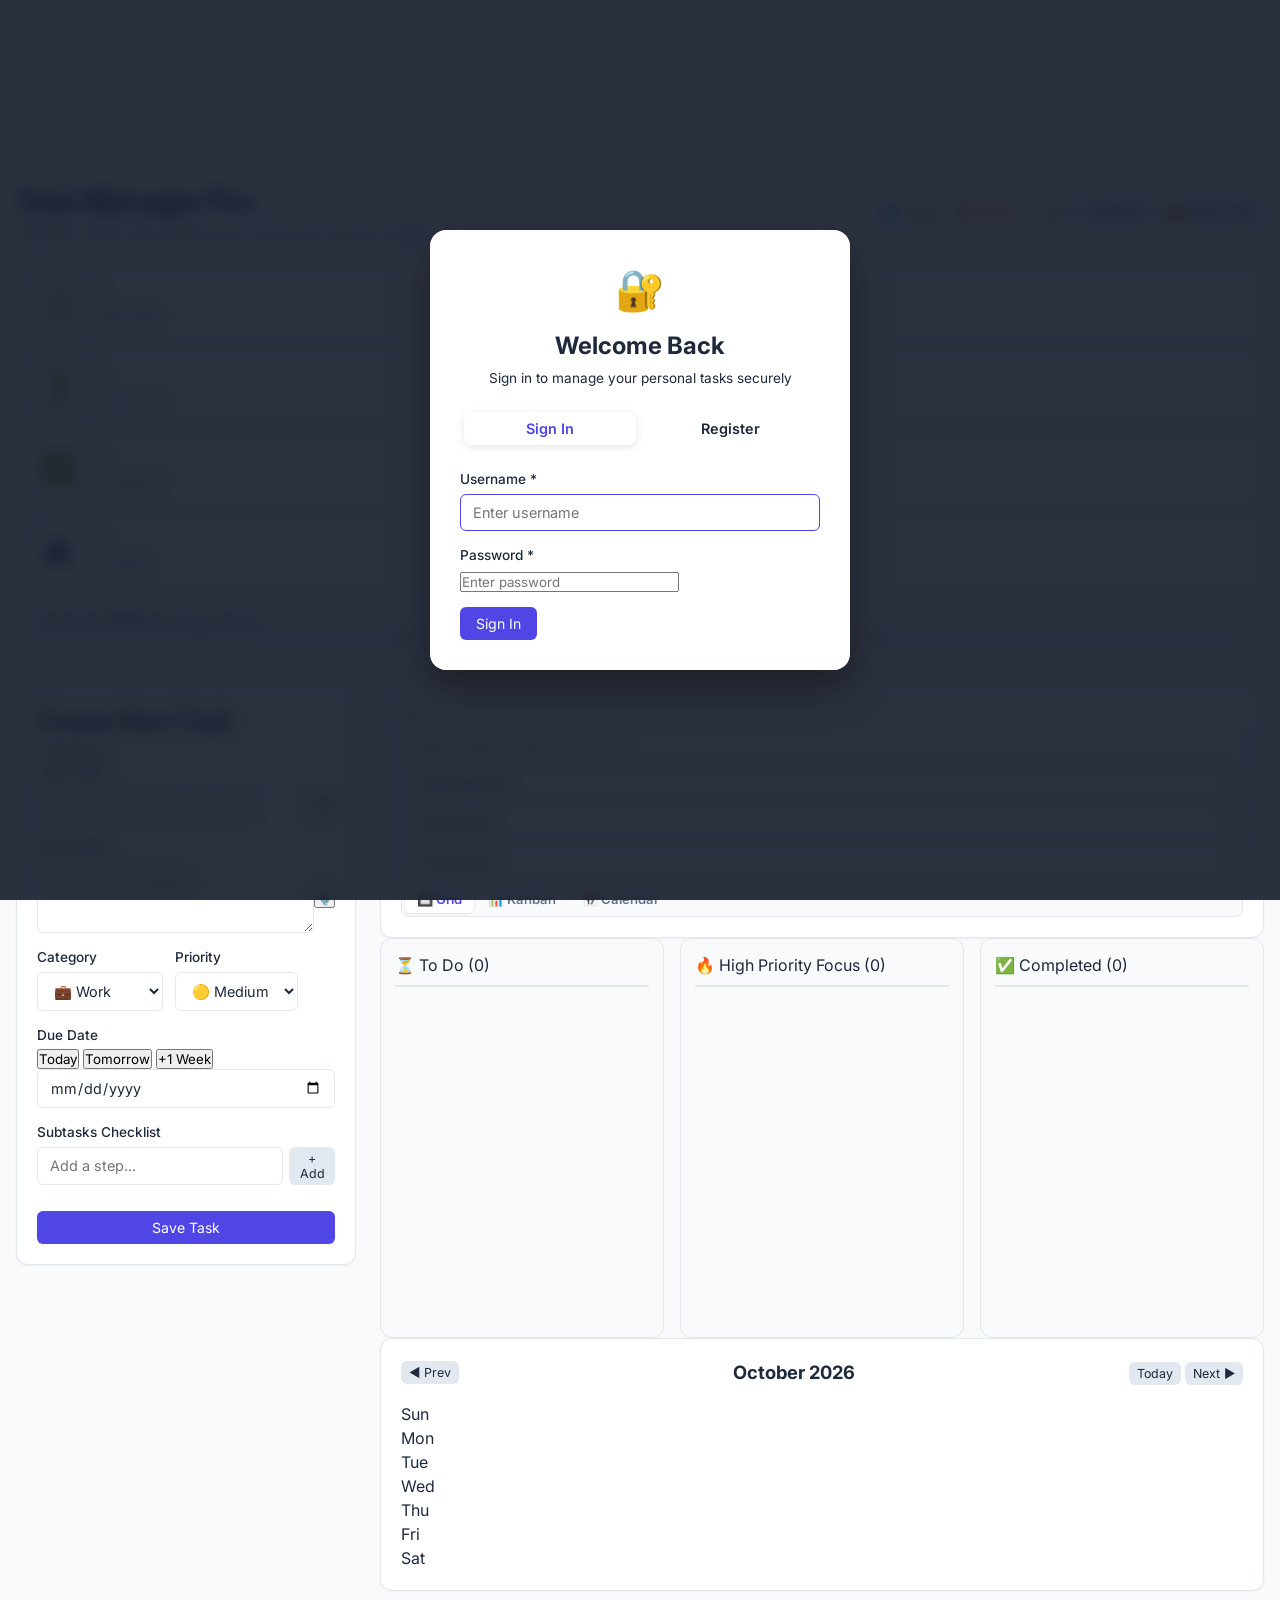
==== frontend/index.html @ f36e6548 "fix: remove duplicate com.taskmanager folder, keep only com.example.taskmanager" ====
<!DOCTYPE html>
<html lang="en">
<head>
    <meta charset="UTF-8">
    <meta name="viewport" content="width=device-width, initial-scale=1.0">
    <title>Task Manager Pro</title>
    <link rel="stylesheet" href="css/style.css">
    <link href="https://fonts.googleapis.com/css2?family=Inter:wght@400;500;600;700&display=swap" rel="stylesheet">
</head>
<body>
    <canvas id="confettiCanvas"></canvas>

    <!-- AUTH MODAL (Login / Register) -->
    <div id="authModal" class="modal-overlay auth-active">
        <div class="modal auth-card">
            <div class="auth-header">
                <span class="auth-logo">🔐</span>
                <h2 id="authTitle">Welcome Back</h2>
                <p id="authSubtitle">Sign in to manage your personal tasks securely</p>
            </div>
            <div class="auth-tabs">
                <button type="button" class="auth-tab active" id="tabLogin" onclick="switchAuthTab('login')">Sign In</button>
                <button type="button" class="auth-tab" id="tabRegister" onclick="switchAuthTab('register')">Register</button>
            </div>
            <form id="authForm" onsubmit="handleAuthSubmit(event)">
                <div class="form-group">
                    <label for="authUsername">Username *</label>
                    <input type="text" id="authUsername" placeholder="Enter username" required autofocus autocomplete="username">
                </div>
                <div class="form-group" id="emailGroup" style="display: none;">
                    <label for="authEmail">Email Address</label>
                    <input type="email" id="authEmail" placeholder="yourname@example.com" autocomplete="email">
                </div>
                <div class="form-group">
                    <label for="authPassword">Password *</label>
                    <input type="password" id="authPassword" placeholder="Enter password" required autocomplete="current-password">
                </div>
                <div id="authError" class="auth-error-msg" style="display: none;"></div>
                <button type="submit" class="btn btn-primary btn-block" id="authSubmitBtn">Sign In</button>
            </form>
        </div>
    </div>

    <div class="container" id="appMainContainer">
        <!-- HEADER -->
        <header class="app-header">
            <div class="header-left">
                <h1>Task Manager <span>Pro</span></h1>
                <p class="subtitle">Organize, Track, and Achieve your Goals with Peace of Mind</p>
            </div>
            <div class="header-right">
                <div class="user-badge" id="userBadge">
                    <span class="user-avatar" id="userAvatar">👤</span>
                    <span class="user-name" id="userNameDisplay">Suba</span>
                    <button class="btn-logout" onclick="logout()" title="Logout">🚪 Logout</button>
                </div>
                <button id="themeToggle" class="theme-toggle" title="Toggle Dark/Light Mode">🌙</button>
                <button id="shortcutsBtn" class="btn btn-secondary btn-sm" title="Keyboard Shortcuts (Press ?)">⌨️ Shortcuts</button>
                <button id="exportCsvBtn" class="btn btn-secondary btn-sm" title="Export Backup">📥 Export CSV</button>
            </div>
        </header>

        <!-- DASHBOARD STATS -->
        <section class="dashboard-stats">
            <div class="stat-card">
                <div class="stat-icon stat-total">📋</div>
                <div class="stat-content">
                    <div class="stat-number" id="statTotal">0</div>
                    <div class="stat-label">Total Tasks</div>
                </div>
            </div>
            <div class="stat-card">
                <div class="stat-icon stat-pending">⏳</div>
                <div class="stat-content">
                    <div class="stat-number" id="statPending">0</div>
                    <div class="stat-label">In Progress</div>
                </div>
            </div>
            <div class="stat-card">
                <div class="stat-icon stat-completed">✅</div>
                <div class="stat-content">
                    <div class="stat-number" id="statCompleted">0</div>
                    <div class="stat-label">Completed</div>
                </div>
            </div>
            <div class="stat-card">
                <div class="stat-icon stat-overdue">⚠️</div>
                <div class="stat-content">
                    <div class="stat-number" id="statOverdue">0</div>
                    <div class="stat-label">Overdue</div>
                </div>
            </div>
        </section>

        <!-- PROGRESS BAR -->
        <div class="progress-section">
            <div class="progress-info">
                <span>Task Completion Progress</span>
                <span id="progressText">0%</span>
            </div>
            <div class="progress-track">
                <div id="progressBar" class="progress-fill" style="width: 0%;"></div>
            </div>
        </div>

        <!-- MAIN LAYOUT -->
        <div class="main-layout">
            <!-- TASK FORM PANEL -->
            <aside class="form-panel card">
                <div class="panel-header">
                    <h2 id="formTitle">Create New Task</h2>
                    <span class="badge badge-info">Shortcut: N</span>
                </div>
                <form id="taskForm">
                    <input type="hidden" id="taskId">
                    
                    <div class="form-group">
                        <label for="taskTitle">Task Title *</label>
                        <div class="input-with-voice">
                            <input type="text" id="taskTitle" placeholder="e.g. Build Spring Security Auth" required maxlength="150">
                            <button type="button" class="voice-btn" data-target="taskTitle" title="Voice Dictation">🎙️</button>
                        </div>
                    </div>

                    <div class="form-group">
                        <label for="taskDesc">Description</label>
                        <div class="input-with-voice">
                            <textarea id="taskDesc" rows="3" placeholder="Provide extra details..."></textarea>
                            <button type="button" class="voice-btn" data-target="taskDesc" title="Voice Dictation">🎙️</button>
                        </div>
                    </div>

                    <div class="form-row">
                        <div class="form-group col-half">
                            <label for="taskCategory">Category</label>
                            <select id="taskCategory">
                                <option value="WORK">💼 Work</option>
                                <option value="PERSONAL">🏠 Personal</option>
                                <option value="STUDY">📚 Study</option>
                                <option value="HEALTH">🏃 Health</option>
                                <option value="FINANCE">💰 Finance</option>
                                <option value="OTHER">✨ Other</option>
                            </select>
                        </div>

                        <div class="form-group col-half">
                            <label for="taskPriority">Priority</label>
                            <select id="taskPriority">
                                <option value="LOW">🟢 Low</option>
                                <option value="MEDIUM" selected>🟡 Medium</option>
                                <option value="HIGH">🔴 High</option>
                            </select>
                        </div>
                    </div>

                    <div class="form-group">
                        <label for="taskDueDate">Due Date</label>
                        <div class="quick-dates">
                            <button type="button" class="chip-date" onclick="setQuickDate(0)">Today</button>
                            <button type="button" class="chip-date" onclick="setQuickDate(1)">Tomorrow</button>
                            <button type="button" class="chip-date" onclick="setQuickDate(7)">+1 Week</button>
                        </div>
                        <input type="date" id="taskDueDate">
                    </div>

                    <!-- SUBTASKS BUILDER -->
                    <div class="form-group">
                        <label>Subtasks Checklist</label>
                        <div class="subtask-input-row">
                            <input type="text" id="newSubtaskInput" placeholder="Add a step...">
                            <button type="button" id="addSubtaskBtn" class="btn btn-secondary btn-sm">+ Add</button>
                        </div>
                        <ul id="formSubtaskList" class="form-subtask-list"></ul>
                    </div>

                    <div class="form-actions">
                        <button type="submit" id="saveBtn" class="btn btn-primary btn-block">Save Task</button>
                        <button type="button" id="cancelBtn" class="btn btn-secondary btn-block" style="display: none;">Cancel</button>
                    </div>
                </form>
            </aside>

            <!-- TASKS CONTENT PANEL -->
            <main class="content-panel">
                <!-- TOP CONTROLS -->
                <div class="controls-bar card">
                    <div class="search-box">
                        <span class="search-icon">🔍</span>
                        <input type="text" id="searchInput" placeholder="Search tasks... (Shortcut: / or F)">
                    </div>

                    <div class="filters-group">
                        <select id="filterCategory" title="Filter by Category">
                            <option value="">All Categories</option>
                            <option value="WORK">💼 Work</option>
                            <option value="PERSONAL">🏠 Personal</option>
                            <option value="STUDY">📚 Study</option>
                            <option value="HEALTH">🏃 Health</option>
                            <option value="FINANCE">💰 Finance</option>
                            <option value="OTHER">✨ Other</option>
                        </select>

                        <select id="filterPriority" title="Filter by Priority">
                            <option value="">All Priorities</option>
                            <option value="HIGH">🔴 High</option>
                            <option value="MEDIUM">🟡 Medium</option>
                            <option value="LOW">🟢 Low</option>
                        </select>

                        <select id="filterStatus" title="Filter by Status">
                            <option value="">All Statuses</option>
                            <option value="PENDING">⏳ In Progress</option>
                            <option value="COMPLETED">✅ Completed</option>
                        </select>

                        <!-- VIEW SWITCHER -->
                        <div class="view-switcher">
                            <button class="view-btn active" data-view="grid" title="Card Grid View">🔲 Grid</button>
                            <button class="view-btn" data-view="kanban" title="Kanban Board View">📊 Kanban</button>
                            <button class="view-btn" data-view="calendar" title="Calendar View">📅 Calendar</button>
                        </div>
                    </div>
                </div>

                <!-- VIEW 1: GRID VIEW -->
                <section id="gridView" class="task-view-container active">
                    <div id="taskList" class="task-grid"></div>
                </section>

                <!-- VIEW 2: KANBAN BOARD -->
                <section id="kanbanView" class="task-view-container">
                    <div class="kanban-board">
                        <div class="kanban-col">
                            <div class="kanban-col-header">
                                <span>⏳ To Do (<span id="countTodo">0</span>)</span>
                            </div>
                            <div class="kanban-col-body" id="colTodo"></div>
                        </div>
                        <div class="kanban-col">
                            <div class="kanban-col-header high-focus">
                                <span>🔥 High Priority Focus (<span id="countHigh">0</span>)</span>
                            </div>
                            <div class="kanban-col-body" id="colHigh"></div>
                        </div>
                        <div class="kanban-col">
                            <div class="kanban-col-header done-focus">
                                <span>✅ Completed (<span id="countDone">0</span>)</span>
                            </div>
                            <div class="kanban-col-body" id="colDone"></div>
                        </div>
                    </div>
                </section>

                <!-- VIEW 3: CALENDAR VIEW -->
                <section id="calendarView" class="task-view-container">
                    <div class="calendar-card card">
                        <div class="calendar-header">
                            <button id="calPrevBtn" class="btn btn-secondary btn-sm">◀ Prev</button>
                            <h3 id="calMonthYear">October 2026</h3>
                            <div>
                                <button id="calTodayBtn" class="btn btn-secondary btn-sm">Today</button>
                                <button id="calNextBtn" class="btn btn-secondary btn-sm">Next ▶</button>
                            </div>
                        </div>
                        <div class="calendar-grid-header">
                            <div>Sun</div><div>Mon</div><div>Tue</div><div>Wed</div><div>Thu</div><div>Fri</div><div>Sat</div>
                        </div>
                        <div class="calendar-days-grid" id="calendarDaysGrid"></div>
                    </div>
                </section>
            </main>
        </div>
    </div>

    <!-- SHORTCUTS MODAL -->
    <div id="shortcutsModal" class="modal-overlay">
        <div class="modal">
            <div class="modal-header">
                <h3>⚡ Power-User Keyboard Shortcuts</h3>
                <button class="btn-close" onclick="closeShortcutsModal()">&times;</button>
            </div>
            <div class="modal-body">
                <table class="shortcuts-table">
                    <tr><td><kbd>N</kbd></td><td>Focus on Create New Task input</td></tr>
                    <tr><td><kbd>/</kbd> or <kbd>F</kbd></td><td>Focus search bar</td></tr>
                    <tr><td><kbd>V</kbd></td><td>Toggle Views (Grid ➔ Kanban ➔ Calendar)</td></tr>
                    <tr><td><kbd>T</kbd></td><td>Toggle Dark / Light Theme</td></tr>
                    <tr><td><kbd>Esc</kbd></td><td>Close modal or cancel task editing</td></tr>
                </table>
            </div>
        </div>
    </div>

    <script src="js/app.js"></script>
</body>
</html>
---- frontend/css/style.css ----
:root {
  --primary: #4f46e5;
  --primary-hover: #4338ca;
  --bg-main: #f8fafc;
  --bg-card: #ffffff;
  --text-main: #1e293b;
  --text-muted: #64748b;
  --border: #e2e8f0;
  --input-bg: #ffffff;
  --danger: #ef4444;
  --success: #10b981;
}

[data-theme="dark"] {
  --primary: #6366f1;
  --primary-hover: #4f46e5;
  --bg-main: #0f172a;
  --bg-card: #1e293b;
  --text-main: #f8fafc;
  --text-muted: #94a3b8;
  --border: #334155;
  --input-bg: #0f172a;
}

* { box-sizing: border-box; margin: 0; padding: 0; font-family: 'Inter', sans-serif; transition: background-color 0.2s, border-color 0.2s, color 0.2s; }
body { background: var(--bg-main); color: var(--text-main); line-height: 1.5; padding: 24px 16px; position: relative; }
.app-container { max-width: 1250px; margin: 0 auto; position: relative; z-index: 10; }

#confetti-canvas {
  position: fixed; top: 0; left: 0; width: 100vw; height: 100vh; pointer-events: none; z-index: 9999;
}

.app-header { display: flex; justify-content: space-between; align-items: center; margin-bottom: 20px; }
.app-header h1 { font-size: 1.75rem; font-weight: 700; color: var(--text-main); }
.subtitle { color: var(--text-muted); font-size: 0.9rem; }

.header-actions { display: flex; align-items: center; gap: 10px; }
.btn-theme {
  background: var(--bg-card); border: 1px solid var(--border); font-size: 1.2rem;
  width: 40px; height: 40px; border-radius: 50%; cursor: pointer; display: flex;
  align-items: center; justify-content: center; box-shadow: 0 1px 3px rgba(0,0,0,0.1);
}
.btn-theme:hover { transform: scale(1.08); }

/* Voice Input Styles */
.input-with-voice, .textarea-with-voice {
  position: relative; display: flex; align-items: center;
}
.input-with-voice input {
  padding-right: 40px !important;
}
.textarea-with-voice textarea {
  padding-right: 40px !important;
}
.btn-voice {
  position: absolute; right: 6px; background: none; border: none; font-size: 1.15rem;
  width: 32px; height: 32px; border-radius: 50%; cursor: pointer; display: flex;
  align-items: center; justify-content: center; transition: all 0.2s;
}
.btn-voice:hover { background: var(--border); transform: scale(1.1); }
.btn-voice-desc { top: 8px; }

/* Mic Pulsing Red State */
.btn-voice.listening {
  background: #ef4444 !important;
  color: #fff !important;
  animation: pulse-mic 1.2s infinite;
}
@keyframes pulse-mic {
  0% { box-shadow: 0 0 0 0 rgba(239, 68, 68, 0.7); }
  70% { box-shadow: 0 0 0 10px rgba(239, 68, 68, 0); }
  100% { box-shadow: 0 0 0 0 rgba(239, 68, 68, 0); }
}

/* Quick Date Presets */
.quick-dates { display: flex; gap: 4px; }
.btn-preset {
  background: var(--bg-main); border: 1px solid var(--border); border-radius: 4px;
  font-size: 0.72rem; padding: 2px 6px; cursor: pointer; color: var(--text-muted); font-weight: 500;
}
.btn-preset:hover { background: var(--border); color: var(--primary); }

/* Dashboard Cards */
.dashboard-grid {
  display: grid; grid-template-columns: repeat(auto-fit, minmax(200px, 1fr)); gap: 16px; margin-bottom: 16px;
}
.stat-card {
  background: var(--bg-card); border: 1px solid var(--border); border-radius: 12px; padding: 16px;
  display: flex; align-items: center; gap: 14px; cursor: pointer; box-shadow: 0 1px 3px rgba(0,0,0,0.05);
}
.stat-card:hover { transform: translateY(-2px); box-shadow: 0 4px 12px rgba(0,0,0,0.08); border-color: var(--primary); }
.stat-icon { font-size: 1.75rem; width: 48px; height: 48px; border-radius: 10px; display: flex; align-items: center; justify-content: center; background: var(--bg-main); }
.stat-info { display: flex; flex-direction: column; }
.stat-label { font-size: 0.8rem; color: var(--text-muted); font-weight: 500; }
.stat-value { font-size: 1.5rem; font-weight: 700; color: var(--text-main); }

/* Progress Section */
.progress-section { padding: 16px 20px; margin-bottom: 24px; }
.progress-header { display: flex; justify-content: space-between; align-items: center; margin-bottom: 8px; }
.progress-title { font-size: 0.88rem; font-weight: 600; color: var(--text-main); }
.progress-percent { font-size: 0.88rem; font-weight: 700; color: var(--primary); }
.progress-track { height: 10px; background: var(--border); border-radius: 9999px; overflow: hidden; }
.progress-fill { height: 100%; background: linear-gradient(90deg, var(--primary), var(--success)); border-radius: 9999px; transition: width 0.4s ease; }

/* Main Layout */
.main-layout { display: grid; grid-template-columns: 340px 1fr; gap: 24px; align-items: start; }
@media (max-width: 900px) { .main-layout { grid-template-columns: 1fr; } }

.card { background: var(--bg-card); border-radius: 12px; border: 1px solid var(--border); padding: 20px; box-shadow: 0 1px 3px rgba(0,0,0,0.05); }
.form-card h2 { font-size: 1.15rem; margin-bottom: 16px; color: var(--text-main); }
.hotkey-hint { font-size: 0.72rem; color: var(--text-muted); font-weight: 400; margin-left: 4px; }
.form-group { margin-bottom: 14px; }
.form-group label { display: block; font-size: 0.85rem; font-weight: 500; margin-bottom: 4px; color: var(--text-main); }
.required { color: var(--danger); }

input[type="text"], input[type="date"], select, textarea {
  width: 100%; padding: 9px 12px; border: 1px solid var(--border); border-radius: 6px; font-size: 0.9rem;
  background-color: var(--input-bg); color: var(--text-main);
}
input:focus, select:focus, textarea:focus { outline: none; border-color: var(--primary); }
.form-row { display: flex; gap: 12px; }
.col { flex: 1; }
.form-actions { display: flex; gap: 8px; margin-top: 18px; }

.btn { display: inline-flex; align-items: center; justify-content: center; padding: 8px 16px; border-radius: 6px; font-size: 0.88rem; cursor: pointer; border: none; }
.btn-primary { background: var(--primary); color: #fff; flex: 1; }
.btn-secondary { background: var(--border); color: var(--text-main); }
.btn-sm { padding: 4px 8px; font-size: 0.78rem; }
.btn-danger { background: #fee2e2; color: var(--danger); }
[data-theme="dark"] .btn-danger { background: #7f1d1d; color: #fca5a5; }

/* Controls Card Top Row */
.controls-card { background: var(--bg-card); border-radius: 12px; border: 1px solid var(--border); padding: 14px 16px; margin-bottom: 16px; display: flex; flex-direction: column; gap: 12px; }
.controls-top-row { display: flex; justify-content: space-between; align-items: center; gap: 12px; flex-wrap: wrap; }
.controls-top-row .search-bar { flex: 1; min-width: 200px; }

/* 3-Way View Switcher */
.view-switcher { display: flex; background: var(--bg-main); padding: 3px; border-radius: 8px; border: 1px solid var(--border); gap: 2px; }
.view-btn {
  background: none; border: none; padding: 6px 12px; border-radius: 6px; font-size: 0.82rem; font-weight: 600;
  color: var(--text-muted); cursor: pointer; transition: all 0.15s;
}
.view-btn.active { background: var(--bg-card); color: var(--primary); box-shadow: 0 1px 3px rgba(0,0,0,0.1); }

.filter-controls { display: flex; flex-wrap: wrap; gap: 12px; align-items: center; }
.filter-group { display: flex; align-items: center; gap: 6px; font-size: 0.85rem; color: var(--text-muted); }
.filter-group select { width: auto; padding: 4px 8px; }

/* Subtasks in Form */
.subtasks-builder { margin-top: 12px; padding-top: 12px; border-top: 1px dashed var(--border); }
.subtask-input-row { display: flex; gap: 6px; margin-bottom: 8px; }
.form-subtask-list { list-style: none; display: flex; flex-direction: column; gap: 4px; max-height: 140px; overflow-y: auto; }
.form-subtask-item {
  display: flex; justify-content: space-between; align-items: center;
  background: var(--bg-main); padding: 4px 10px; border-radius: 6px; font-size: 0.82rem; border: 1px solid var(--border);
}
.btn-remove-subtask { background: none; border: none; color: var(--danger); font-size: 1rem; cursor: pointer; padding: 0 4px; }

/* Subtasks in Cards */
.card-subtasks { margin-top: 10px; padding-top: 8px; border-top: 1px dashed var(--border); display: flex; flex-direction: column; gap: 6px; }
.subtasks-progress-bar { height: 5px; background: var(--border); border-radius: 9999px; overflow: hidden; margin-bottom: 2px; }
.subtasks-progress-fill { height: 100%; background: var(--primary); border-radius: 9999px; }
.subtask-card-row { display: flex; align-items: center; gap: 6px; font-size: 0.8rem; }
.subtask-card-row.done span { text-decoration: line-through; opacity: 0.6; }

/* Traditional List View */
.task-list { display: flex; flex-direction: column; gap: 12px; }
.task-item {
  background: var(--bg-card); border: 1px solid var(--border); border-radius: 10px; padding: 16px;
  display: flex; justify-content: space-between; align-items: flex-start;
}
.task-item:hover { transform: translateX(2px); box-shadow: 0 3px 6px rgba(0,0,0,0.06); }
.task-item.completed { opacity: 0.6; background: rgba(0,0,0,0.05); }
[data-theme="dark"] .task-item.completed { background: rgba(255,255,255,0.03); }
.task-item.completed .task-title { text-decoration: line-through; color: var(--text-muted); }
.task-item.is-overdue { border-left: 4px solid var(--danger); }

.task-left { display: flex; align-items: flex-start; gap: 12px; flex: 1; }
.task-checkbox { margin-top: 4px; width: 18px; height: 18px; cursor: pointer; accent-color: var(--primary); }
.task-details { flex: 1; }
.task-title { font-weight: 600; font-size: 1rem; margin-bottom: 4px; color: var(--text-main); }
.task-desc { font-size: 0.85rem; color: var(--text-muted); margin-bottom: 8px; }
.task-meta { display: flex; gap: 8px; align-items: center; font-size: 0.75rem; flex-wrap: wrap; }

/* Kanban Board View */
.kanban-board { display: grid; grid-template-columns: repeat(3, 1fr); gap: 16px; align-items: start; }
@media (max-width: 1024px) { .kanban-board { grid-template-columns: 1fr; } }

.kanban-col {
  background: var(--bg-main); border: 1px solid var(--border); border-radius: 12px; padding: 14px;
  display: flex; flex-direction: column; gap: 12px; min-height: 400px;
}
.kanban-col-header { display: flex; justify-content: space-between; align-items: center; padding-bottom: 8px; border-bottom: 2px solid var(--border); }
.kanban-title { font-size: 0.9rem; font-weight: 700; color: var(--text-main); }
.kanban-count { background: var(--border); font-size: 0.75rem; font-weight: 700; padding: 2px 8px; border-radius: 9999px; color: var(--text-muted); }
.focus-header { border-bottom-color: #f59e0b; }
.done-header { border-bottom-color: var(--success); }

.kanban-cards { display: flex; flex-direction: column; gap: 10px; }
.kanban-card {
  background: var(--bg-card); border: 1px solid var(--border); border-radius: 8px; padding: 12px;
  box-shadow: 0 1px 3px rgba(0,0,0,0.05); display: flex; flex-direction: column; gap: 8px;
}
.kanban-card:hover { box-shadow: 0 4px 10px rgba(0,0,0,0.08); border-color: var(--primary); }
.kanban-card-title { font-size: 0.92rem; font-weight: 600; color: var(--text-main); }
.kanban-card-desc { font-size: 0.8rem; color: var(--text-muted); line-height: 1.4; }
.kanban-card-footer { display: flex; justify-content: space-between; align-items: center; margin-top: 4px; }

/* Calendar View */
.calendar-view { padding: 20px; }
.calendar-header { display: flex; justify-content: space-between; align-items: center; margin-bottom: 16px; }
.calendar-header h3 { font-size: 1.15rem; font-weight: 700; color: var(--text-main); }
.calendar-nav { display: flex; gap: 6px; }

.calendar-grid-weekdays {
  display: grid; grid-template-columns: repeat(7, 1fr); gap: 4px; text-align: center;
  font-weight: 700; font-size: 0.8rem; color: var(--text-muted); margin-bottom: 6px;
}
.calendar-grid-days { display: grid; grid-template-columns: repeat(7, 1fr); gap: 4px; }
.cal-day-cell {
  background: var(--bg-main); border: 1px solid var(--border); border-radius: 8px;
  min-height: 85px; padding: 6px; display: flex; flex-direction: column; gap: 4px;
}
.cal-day-cell.other-month { opacity: 0.35; }
.cal-day-cell.today { border: 2px solid var(--primary); }
.cal-date-number { font-size: 0.8rem; font-weight: 700; color: var(--text-main); }

.cal-task-pill {
  font-size: 0.7rem; padding: 2px 5px; border-radius: 4px; white-space: nowrap;
  overflow: hidden; text-overflow: ellipsis; cursor: pointer; font-weight: 500;
}
.cal-task-pill.completed { text-decoration: line-through; opacity: 0.6; }

/* Badges */
.badge { padding: 2px 8px; border-radius: 9999px; font-weight: 600; font-size: 0.72rem; }
.badge-low { background: #dcfce7; color: #15803d; }
.badge-medium { background: #fef3c7; color: #b45309; }
.badge-high { background: #fee2e2; color: #b91c1c; }

[data-theme="dark"] .badge-low { background: #064e3b; color: #6ee7b7; }
[data-theme="dark"] .badge-medium { background: #78350f; color: #fde68a; }
[data-theme="dark"] .badge-high { background: #7f1d1d; color: #fca5a5; }

.badge-cat { padding: 2px 8px; border-radius: 6px; font-weight: 500; font-size: 0.74rem; }
.cat-work { background: #e0f2fe; color: #0369a1; }
.cat-personal { background: #f3e8ff; color: #7e22ce; }
.cat-study { background: #dcfce7; color: #15803d; }
.cat-health { background: #fce7f3; color: #be185d; }
.cat-finance { background: #fef9c3; color: #a16207; }
.cat-other { background: #f1f5f9; color: #475569; }

[data-theme="dark"] .cat-work { background: #082f49; color: #7dd3fc; }
[data-theme="dark"] .cat-personal { background: #3b0764; color: #d8b4fe; }
[data-theme="dark"] .cat-study { background: #052e16; color: #86efac; }
[data-theme="dark"] .cat-health { background: #500724; color: #f472b6; }
[data-theme="dark"] .cat-finance { background: #422006; color: #fef08a; }
[data-theme="dark"] .cat-other { background: #1e293b; color: #94a3b8; }

.badge-overdue { background: #fee2e2; color: var(--danger); font-weight: 700; }
[data-theme="dark"] .badge-overdue { background: #7f1d1d; color: #fca5a5; }

.due-date { color: var(--text-muted); }
.task-actions { display: flex; gap: 6px; margin-left: 12px; }

/* Modal Styles */
.modal-overlay {
  position: fixed; top: 0; left: 0; width: 100%; height: 100%;
  background: rgba(0,0,0,0.5); display: flex; align-items: center; justify-content: center;
  z-index: 1000; backdrop-filter: blur(2px);
}
.modal-card {
  background: var(--bg-card); border-radius: 12px; padding: 20px;
  max-width: 420px; width: 90%; border: 1px solid var(--border); box-shadow: 0 10px 25px rgba(0,0,0,0.2);
}
.modal-header { display: flex; justify-content: space-between; align-items: center; margin-bottom: 16px; }
.modal-header h3 { font-size: 1.1rem; color: var(--text-main); }
.btn-close-modal { background: none; border: none; font-size: 1.4rem; cursor: pointer; color: var(--text-muted); }

.shortcuts-list { display: flex; flex-direction: column; gap: 10px; }
.shortcut-row { display: flex; justify-content: space-between; align-items: center; font-size: 0.88rem; }
kbd {
  background: var(--bg-main); border: 1px solid var(--border); border-radius: 4px;
  padding: 2px 8px; font-weight: 700; font-family: monospace; font-size: 0.82rem; color: var(--primary);
  box-shadow: 0 1px 1px rgba(0,0,0,0.1);
}

.empty-state { text-align: center; padding: 40px 16px; color: var(--text-muted); background: var(--bg-card); border: 1px dashed var(--border); border-radius: 12px; }
.loading-state { text-align: center; padding: 20px; color: var(--primary); }

.toast { position: fixed; bottom: 24px; right: 24px; background: #1e293b; color: #fff; padding: 12px 20px; border-radius: 8px; font-size: 0.88rem; z-index: 100; }
.toast.success { background: var(--success); }
.toast.error { background: var(--danger); }
.hidden { display: none !important; }
/* ==========================================================
   USER AUTH & SECURITY STYLES
   ========================================================== */
.modal-overlay.auth-active {
    display: flex;
    backdrop-filter: blur(8px);
    background: rgba(15, 23, 42, 0.75);
    z-index: 9999;
}

.auth-card {
    max-width: 420px;
    width: 90%;
    padding: 30px;
    border-radius: 16px;
    background: var(--bg-card);
    box-shadow: 0 20px 40px rgba(0, 0, 0, 0.35);
    border: 1px solid var(--border-color);
    text-align: left;
}

.auth-header {
    text-align: center;
    margin-bottom: 20px;
}

.auth-logo {
    font-size: 2.5rem;
    display: inline-block;
    margin-bottom: 8px;
}

.auth-header h2 {
    font-size: 1.5rem;
    color: var(--text-primary);
    margin-bottom: 4px;
}

.auth-header p {
    font-size: 0.85rem;
    color: var(--text-secondary);
}

.auth-tabs {
    display: flex;
    gap: 8px;
    margin-bottom: 20px;
    background: var(--bg-secondary);
    padding: 4px;
    border-radius: 10px;
}

.auth-tab {
    flex: 1;
    padding: 8px;
    border: none;
    background: transparent;
    border-radius: 8px;
    font-size: 0.9rem;
    font-weight: 600;
    color: var(--text-secondary);
    cursor: pointer;
    transition: all 0.2s ease;
}

.auth-tab.active {
    background: var(--bg-card);
    color: var(--primary);
    box-shadow: 0 2px 8px rgba(0,0,0,0.1);
}

.auth-error-msg {
    padding: 10px;
    background: rgba(239, 68, 68, 0.15);
    border: 1px solid rgba(239, 68, 68, 0.4);
    border-radius: 8px;
    color: #ef4444;
    font-size: 0.85rem;
    margin-bottom: 14px;
    text-align: center;
}

.user-badge {
    display: inline-flex;
    align-items: center;
    gap: 8px;
    padding: 6px 12px;
    background: var(--bg-card);
    border: 1px solid var(--border-color);
    border-radius: 30px;
    font-size: 0.85rem;
    font-weight: 600;
}

.user-name {
    color: var(--text-primary);
    max-width: 110px;
    overflow: hidden;
    text-overflow: ellipsis;
    white-space: nowrap;
}

.btn-logout {
    background: transparent;
    border: none;
    color: #ef4444;
    cursor: pointer;
    font-size: 0.8rem;
    font-weight: 600;
    padding: 2px 6px;
    border-radius: 4px;
    transition: background 0.2s ease;
}

.btn-logout:hover {
    background: rgba(239, 68, 68, 0.15);
}
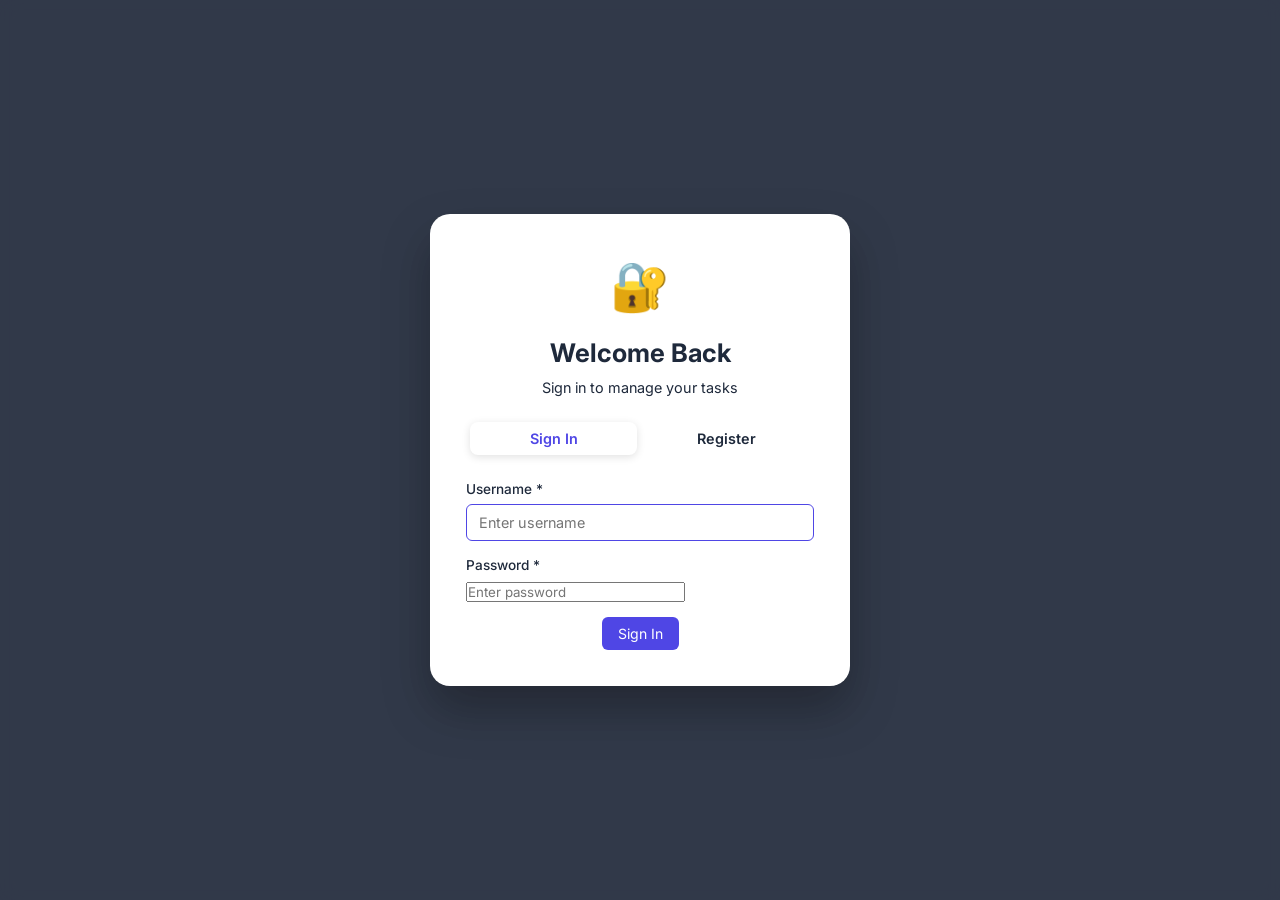
==== commit f850dcd1: "fix: complete frontend auth - login/register modal with JWT" ====
--- a/frontend/index.html
+++ b/frontend/index.html
@@ -8,190 +8,98 @@
     <link href="https://fonts.googleapis.com/css2?family=Inter:wght@400;500;600;700&display=swap" rel="stylesheet">
 </head>
 <body>
-    <canvas id="confettiCanvas"></canvas>
-
-    <!-- AUTH MODAL (Login / Register) -->
-    <div id="authModal" class="modal-overlay auth-active">
-        <div class="modal auth-card">
-            <div class="auth-header">
-                <span class="auth-logo">🔐</span>
-                <h2 id="authTitle">Welcome Back</h2>
-                <p id="authSubtitle">Sign in to manage your personal tasks securely</p>
-            </div>
-            <div class="auth-tabs">
-                <button type="button" class="auth-tab active" id="tabLogin" onclick="switchAuthTab('login')">Sign In</button>
-                <button type="button" class="auth-tab" id="tabRegister" onclick="switchAuthTab('register')">Register</button>
-            </div>
-            <form id="authForm" onsubmit="handleAuthSubmit(event)">
-                <div class="form-group">
-                    <label for="authUsername">Username *</label>
-                    <input type="text" id="authUsername" placeholder="Enter username" required autofocus autocomplete="username">
-                </div>
-                <div class="form-group" id="emailGroup" style="display: none;">
-                    <label for="authEmail">Email Address</label>
-                    <input type="email" id="authEmail" placeholder="yourname@example.com" autocomplete="email">
-                </div>
-                <div class="form-group">
-                    <label for="authPassword">Password *</label>
-                    <input type="password" id="authPassword" placeholder="Enter password" required autocomplete="current-password">
-                </div>
-                <div id="authError" class="auth-error-msg" style="display: none;"></div>
-                <button type="submit" class="btn btn-primary btn-block" id="authSubmitBtn">Sign In</button>
-            </form>
-        </div>
-    </div>
-
-    <div class="container" id="appMainContainer">
-        <!-- HEADER -->
-        <header class="app-header">
-            <div class="header-left">
-                <h1>Task Manager <span>Pro</span></h1>
-                <p class="subtitle">Organize, Track, and Achieve your Goals with Peace of Mind</p>
-            </div>
-            <div class="header-right">
-                <div class="user-badge" id="userBadge">
-                    <span class="user-avatar" id="userAvatar">👤</span>
-                    <span class="user-name" id="userNameDisplay">Suba</span>
-                    <button class="btn-logout" onclick="logout()" title="Logout">🚪 Logout</button>
-                </div>
-                <button id="themeToggle" class="theme-toggle" title="Toggle Dark/Light Mode">🌙</button>
-                <button id="shortcutsBtn" class="btn btn-secondary btn-sm" title="Keyboard Shortcuts (Press ?)">⌨️ Shortcuts</button>
-                <button id="exportCsvBtn" class="btn btn-secondary btn-sm" title="Export Backup">📥 Export CSV</button>
-            </div>
-        </header>
-
-        <!-- DASHBOARD STATS -->
-        <section class="dashboard-stats">
-            <div class="stat-card">
-                <div class="stat-icon stat-total">📋</div>
-                <div class="stat-content">
-                    <div class="stat-number" id="statTotal">0</div>
-                    <div class="stat-label">Total Tasks</div>
-                </div>
-            </div>
-            <div class="stat-card">
-                <div class="stat-icon stat-pending">⏳</div>
-                <div class="stat-content">
-                    <div class="stat-number" id="statPending">0</div>
-                    <div class="stat-label">In Progress</div>
-                </div>
-            </div>
-            <div class="stat-card">
-                <div class="stat-icon stat-completed">✅</div>
-                <div class="stat-content">
-                    <div class="stat-number" id="statCompleted">0</div>
-                    <div class="stat-label">Completed</div>
-                </div>
-            </div>
-            <div class="stat-card">
-                <div class="stat-icon stat-overdue">⚠️</div>
-                <div class="stat-content">
-                    <div class="stat-number" id="statOverdue">0</div>
-                    <div class="stat-label">Overdue</div>
-                </div>
-            </div>
-        </section>
-
-        <!-- PROGRESS BAR -->
-        <div class="progress-section">
-            <div class="progress-info">
-                <span>Task Completion Progress</span>
-                <span id="progressText">0%</span>
-            </div>
-            <div class="progress-track">
-                <div id="progressBar" class="progress-fill" style="width: 0%;"></div>
-            </div>
-        </div>
-
-        <!-- MAIN LAYOUT -->
-        <div class="main-layout">
-            <!-- TASK FORM PANEL -->
-            <aside class="form-panel card">
-                <div class="panel-header">
-                    <h2 id="formTitle">Create New Task</h2>
-                    <span class="badge badge-info">Shortcut: N</span>
-                </div>
-                <form id="taskForm">
-                    <input type="hidden" id="taskId">
-                    
-                    <div class="form-group">
-                        <label for="taskTitle">Task Title *</label>
-                        <div class="input-with-voice">
-                            <input type="text" id="taskTitle" placeholder="e.g. Build Spring Security Auth" required maxlength="150">
-                            <button type="button" class="voice-btn" data-target="taskTitle" title="Voice Dictation">🎙️</button>
-                        </div>
-                    </div>
-
-                    <div class="form-group">
-                        <label for="taskDesc">Description</label>
-                        <div class="input-with-voice">
-                            <textarea id="taskDesc" rows="3" placeholder="Provide extra details..."></textarea>
-                            <button type="button" class="voice-btn" data-target="taskDesc" title="Voice Dictation">🎙️</button>
-                        </div>
-                    </div>
-
-                    <div class="form-row">
-                        <div class="form-group col-half">
-                            <label for="taskCategory">Category</label>
-                            <select id="taskCategory">
-                                <option value="WORK">💼 Work</option>
-                                <option value="PERSONAL">🏠 Personal</option>
-                                <option value="STUDY">📚 Study</option>
-                                <option value="HEALTH">🏃 Health</option>
-                                <option value="FINANCE">💰 Finance</option>
-                                <option value="OTHER">✨ Other</option>
-                            </select>
-                        </div>
-
-                        <div class="form-group col-half">
-                            <label for="taskPriority">Priority</label>
-                            <select id="taskPriority">
-                                <option value="LOW">🟢 Low</option>
-                                <option value="MEDIUM" selected>🟡 Medium</option>
-                                <option value="HIGH">🔴 High</option>
-                            </select>
-                        </div>
-                    </div>
-
-                    <div class="form-group">
-                        <label for="taskDueDate">Due Date</label>
-                        <div class="quick-dates">
-                            <button type="button" class="chip-date" onclick="setQuickDate(0)">Today</button>
-                            <button type="button" class="chip-date" onclick="setQuickDate(1)">Tomorrow</button>
-                            <button type="button" class="chip-date" onclick="setQuickDate(7)">+1 Week</button>
-                        </div>
-                        <input type="date" id="taskDueDate">
-                    </div>
-
-                    <!-- SUBTASKS BUILDER -->
-                    <div class="form-group">
-                        <label>Subtasks Checklist</label>
-                        <div class="subtask-input-row">
-                            <input type="text" id="newSubtaskInput" placeholder="Add a step...">
-                            <button type="button" id="addSubtaskBtn" class="btn btn-secondary btn-sm">+ Add</button>
-                        </div>
-                        <ul id="formSubtaskList" class="form-subtask-list"></ul>
-                    </div>
-
-                    <div class="form-actions">
-                        <button type="submit" id="saveBtn" class="btn btn-primary btn-block">Save Task</button>
-                        <button type="button" id="cancelBtn" class="btn btn-secondary btn-block" style="display: none;">Cancel</button>
-                    </div>
-                </form>
-            </aside>
-
-            <!-- TASKS CONTENT PANEL -->
-            <main class="content-panel">
-                <!-- TOP CONTROLS -->
-                <div class="controls-bar card">
-                    <div class="search-box">
-                        <span class="search-icon">🔍</span>
-                        <input type="text" id="searchInput" placeholder="Search tasks... (Shortcut: / or F)">
-                    </div>
-
-                    <div class="filters-group">
-                        <select id="filterCategory" title="Filter by Category">
-                            <option value="">All Categories</option>
+<canvas id="confettiCanvas"></canvas>
+
+<!-- ===== AUTH MODAL ===== -->
+<div id="authOverlay" class="auth-overlay">
+    <div class="auth-box">
+        <div class="auth-logo">🔐</div>
+        <h2 id="authTitle">Welcome Back</h2>
+        <p id="authSubtitle">Sign in to manage your tasks</p>
+
+        <div class="auth-tabs">
+            <button class="auth-tab active" id="tabLogin" onclick="switchTab('login')">Sign In</button>
+            <button class="auth-tab" id="tabRegister" onclick="switchTab('register')">Register</button>
+        </div>
+
+        <form id="authForm" onsubmit="handleAuth(event)">
+            <div class="form-group">
+                <label>Username *</label>
+                <input type="text" id="authUsername" placeholder="Enter username" required autofocus>
+            </div>
+            <div class="form-group" id="emailGroup" style="display:none">
+                <label>Email</label>
+                <input type="email" id="authEmail" placeholder="your@email.com">
+            </div>
+            <div class="form-group">
+                <label>Password *</label>
+                <input type="password" id="authPassword" placeholder="Enter password" required>
+            </div>
+            <div id="authError" class="auth-error" style="display:none"></div>
+            <button type="submit" class="btn btn-primary btn-block" id="authBtn">Sign In</button>
+        </form>
+    </div>
+</div>
+
+<!-- ===== MAIN APP ===== -->
+<div class="container" id="appContainer" style="display:none">
+    <header class="app-header">
+        <div class="header-left">
+            <h1>Task Manager <span>Pro</span></h1>
+            <p class="subtitle">Organize · Track · Achieve</p>
+        </div>
+        <div class="header-right">
+            <div class="user-badge">
+                <span>👤</span>
+                <span id="userDisplay">User</span>
+                <button class="btn-logout" onclick="logout()">🚪 Logout</button>
+            </div>
+            <button id="themeToggle" class="theme-toggle">🌙</button>
+            <button class="btn btn-secondary btn-sm" onclick="exportCsv()">📥 Export</button>
+            <button class="btn btn-secondary btn-sm" onclick="document.getElementById('shortcutsModal').style.display='flex'">⌨️</button>
+        </div>
+    </header>
+
+    <!-- STATS -->
+    <section class="dashboard-stats">
+        <div class="stat-card"><div class="stat-icon stat-total">📋</div><div class="stat-content"><div class="stat-number" id="statTotal">0</div><div class="stat-label">Total</div></div></div>
+        <div class="stat-card"><div class="stat-icon stat-pending">⏳</div><div class="stat-content"><div class="stat-number" id="statPending">0</div><div class="stat-label">Pending</div></div></div>
+        <div class="stat-card"><div class="stat-icon stat-completed">✅</div><div class="stat-content"><div class="stat-number" id="statCompleted">0</div><div class="stat-label">Completed</div></div></div>
+        <div class="stat-card"><div class="stat-icon stat-overdue">⚠️</div><div class="stat-content"><div class="stat-number" id="statOverdue">0</div><div class="stat-label">Overdue</div></div></div>
+    </section>
+
+    <!-- PROGRESS -->
+    <div class="progress-section">
+        <div class="progress-info"><span>Completion Progress</span><span id="progressText">0%</span></div>
+        <div class="progress-track"><div id="progressBar" class="progress-fill" style="width:0%"></div></div>
+    </div>
+
+    <div class="main-layout">
+        <!-- FORM PANEL -->
+        <aside class="form-panel card">
+            <div class="panel-header">
+                <h2 id="formTitle">Create New Task</h2>
+            </div>
+            <form id="taskForm">
+                <input type="hidden" id="taskId">
+                <div class="form-group">
+                    <label>Task Title *</label>
+                    <div class="input-with-voice">
+                        <input type="text" id="taskTitle" placeholder="What needs to be done?" required maxlength="150">
+                        <button type="button" class="voice-btn" data-target="taskTitle">🎙️</button>
+                    </div>
+                </div>
+                <div class="form-group">
+                    <label>Description</label>
+                    <div class="input-with-voice">
+                        <textarea id="taskDesc" rows="3" placeholder="Add details..."></textarea>
+                        <button type="button" class="voice-btn" data-target="taskDesc">🎙️</button>
+                    </div>
+                </div>
+                <div class="form-row">
+                    <div class="form-group col-half">
+                        <label>Category</label>
+                        <select id="taskCategory">
                             <option value="WORK">💼 Work</option>
                             <option value="PERSONAL">🏠 Personal</option>
                             <option value="STUDY">📚 Study</option>
@@ -199,98 +107,102 @@
                             <option value="FINANCE">💰 Finance</option>
                             <option value="OTHER">✨ Other</option>
                         </select>
-
-                        <select id="filterPriority" title="Filter by Priority">
-                            <option value="">All Priorities</option>
+                    </div>
+                    <div class="form-group col-half">
+                        <label>Priority</label>
+                        <select id="taskPriority">
+                            <option value="LOW">🟢 Low</option>
+                            <option value="MEDIUM" selected>🟡 Medium</option>
                             <option value="HIGH">🔴 High</option>
-                            <option value="MEDIUM">🟡 Medium</option>
-                            <option value="LOW">🟢 Low</option>
                         </select>
-
-                        <select id="filterStatus" title="Filter by Status">
-                            <option value="">All Statuses</option>
-                            <option value="PENDING">⏳ In Progress</option>
-                            <option value="COMPLETED">✅ Completed</option>
-                        </select>
-
-                        <!-- VIEW SWITCHER -->
-                        <div class="view-switcher">
-                            <button class="view-btn active" data-view="grid" title="Card Grid View">🔲 Grid</button>
-                            <button class="view-btn" data-view="kanban" title="Kanban Board View">📊 Kanban</button>
-                            <button class="view-btn" data-view="calendar" title="Calendar View">📅 Calendar</button>
-                        </div>
-                    </div>
-                </div>
-
-                <!-- VIEW 1: GRID VIEW -->
-                <section id="gridView" class="task-view-container active">
-                    <div id="taskList" class="task-grid"></div>
-                </section>
-
-                <!-- VIEW 2: KANBAN BOARD -->
-                <section id="kanbanView" class="task-view-container">
-                    <div class="kanban-board">
-                        <div class="kanban-col">
-                            <div class="kanban-col-header">
-                                <span>⏳ To Do (<span id="countTodo">0</span>)</span>
-                            </div>
-                            <div class="kanban-col-body" id="colTodo"></div>
-                        </div>
-                        <div class="kanban-col">
-                            <div class="kanban-col-header high-focus">
-                                <span>🔥 High Priority Focus (<span id="countHigh">0</span>)</span>
-                            </div>
-                            <div class="kanban-col-body" id="colHigh"></div>
-                        </div>
-                        <div class="kanban-col">
-                            <div class="kanban-col-header done-focus">
-                                <span>✅ Completed (<span id="countDone">0</span>)</span>
-                            </div>
-                            <div class="kanban-col-body" id="colDone"></div>
-                        </div>
-                    </div>
-                </section>
-
-                <!-- VIEW 3: CALENDAR VIEW -->
-                <section id="calendarView" class="task-view-container">
-                    <div class="calendar-card card">
-                        <div class="calendar-header">
-                            <button id="calPrevBtn" class="btn btn-secondary btn-sm">◀ Prev</button>
-                            <h3 id="calMonthYear">October 2026</h3>
-                            <div>
-                                <button id="calTodayBtn" class="btn btn-secondary btn-sm">Today</button>
-                                <button id="calNextBtn" class="btn btn-secondary btn-sm">Next ▶</button>
-                            </div>
-                        </div>
-                        <div class="calendar-grid-header">
-                            <div>Sun</div><div>Mon</div><div>Tue</div><div>Wed</div><div>Thu</div><div>Fri</div><div>Sat</div>
-                        </div>
-                        <div class="calendar-days-grid" id="calendarDaysGrid"></div>
-                    </div>
-                </section>
-            </main>
-        </div>
-    </div>
-
-    <!-- SHORTCUTS MODAL -->
-    <div id="shortcutsModal" class="modal-overlay">
-        <div class="modal">
-            <div class="modal-header">
-                <h3>⚡ Power-User Keyboard Shortcuts</h3>
-                <button class="btn-close" onclick="closeShortcutsModal()">&times;</button>
-            </div>
-            <div class="modal-body">
-                <table class="shortcuts-table">
-                    <tr><td><kbd>N</kbd></td><td>Focus on Create New Task input</td></tr>
-                    <tr><td><kbd>/</kbd> or <kbd>F</kbd></td><td>Focus search bar</td></tr>
-                    <tr><td><kbd>V</kbd></td><td>Toggle Views (Grid ➔ Kanban ➔ Calendar)</td></tr>
-                    <tr><td><kbd>T</kbd></td><td>Toggle Dark / Light Theme</td></tr>
-                    <tr><td><kbd>Esc</kbd></td><td>Close modal or cancel task editing</td></tr>
-                </table>
-            </div>
-        </div>
-    </div>
-
-    <script src="js/app.js"></script>
+                    </div>
+                </div>
+                <div class="form-group">
+                    <label>Due Date</label>
+                    <div class="quick-dates">
+                        <button type="button" class="chip-date" onclick="setQuickDate(0)">Today</button>
+                        <button type="button" class="chip-date" onclick="setQuickDate(1)">Tomorrow</button>
+                        <button type="button" class="chip-date" onclick="setQuickDate(7)">+1 Week</button>
+                    </div>
+                    <input type="date" id="taskDueDate">
+                </div>
+                <div class="form-group">
+                    <label>Subtasks</label>
+                    <div class="subtask-input-row">
+                        <input type="text" id="newSubtaskInput" placeholder="Add a step...">
+                        <button type="button" id="addSubtaskBtn" class="btn btn-secondary btn-sm">+ Add</button>
+                    </div>
+                    <ul id="formSubtaskList" class="form-subtask-list"></ul>
+                </div>
+                <div class="form-actions">
+                    <button type="submit" id="saveBtn" class="btn btn-primary btn-block">💾 Save Task</button>
+                    <button type="button" id="cancelBtn" class="btn btn-secondary btn-block" style="display:none" onclick="resetForm()">Cancel</button>
+                </div>
+            </form>
+        </aside>
+
+        <!-- CONTENT PANEL -->
+        <main class="content-panel">
+            <div class="controls-bar card">
+                <div class="search-box">
+                    <span>🔍</span>
+                    <input type="text" id="searchInput" placeholder="Search tasks...">
+                </div>
+                <div class="filters-group">
+                    <select id="filterCategory"><option value="">All Categories</option><option value="WORK">💼 Work</option><option value="PERSONAL">🏠 Personal</option><option value="STUDY">📚 Study</option><option value="HEALTH">🏃 Health</option><option value="FINANCE">💰 Finance</option><option value="OTHER">✨ Other</option></select>
+                    <select id="filterPriority"><option value="">All Priorities</option><option value="HIGH">🔴 High</option><option value="MEDIUM">🟡 Medium</option><option value="LOW">🟢 Low</option></select>
+                    <select id="filterStatus"><option value="">All Status</option><option value="PENDING">⏳ Pending</option><option value="COMPLETED">✅ Completed</option></select>
+                    <div class="view-switcher">
+                        <button class="view-btn active" data-view="grid">🔲 Grid</button>
+                        <button class="view-btn" data-view="kanban">📊 Kanban</button>
+                        <button class="view-btn" data-view="calendar">📅 Calendar</button>
+                    </div>
+                </div>
+            </div>
+
+            <section id="gridView" class="task-view-container active">
+                <div id="taskList" class="task-grid"></div>
+            </section>
+
+            <section id="kanbanView" class="task-view-container">
+                <div class="kanban-board">
+                    <div class="kanban-col"><div class="kanban-col-header">⏳ To Do (<span id="countTodo">0</span>)</div><div class="kanban-col-body" id="colTodo"></div></div>
+                    <div class="kanban-col"><div class="kanban-col-header high-focus">🔥 High Priority (<span id="countHigh">0</span>)</div><div class="kanban-col-body" id="colHigh"></div></div>
+                    <div class="kanban-col"><div class="kanban-col-header done-focus">✅ Done (<span id="countDone">0</span>)</div><div class="kanban-col-body" id="colDone"></div></div>
+                </div>
+            </section>
+
+            <section id="calendarView" class="task-view-container">
+                <div class="calendar-card card">
+                    <div class="calendar-header">
+                        <button id="calPrevBtn" class="btn btn-secondary btn-sm">◀ Prev</button>
+                        <h3 id="calMonthYear"></h3>
+                        <div><button id="calTodayBtn" class="btn btn-secondary btn-sm">Today</button><button id="calNextBtn" class="btn btn-secondary btn-sm">Next ▶</button></div>
+                    </div>
+                    <div class="calendar-grid-header"><div>Sun</div><div>Mon</div><div>Tue</div><div>Wed</div><div>Thu</div><div>Fri</div><div>Sat</div></div>
+                    <div class="calendar-days-grid" id="calendarDaysGrid"></div>
+                </div>
+            </section>
+        </main>
+    </div>
+</div>
+
+<!-- SHORTCUTS MODAL -->
+<div id="shortcutsModal" class="modal-overlay" style="display:none" onclick="this.style.display='none'">
+    <div class="modal" onclick="event.stopPropagation()">
+        <div class="modal-header"><h3>⚡ Keyboard Shortcuts</h3><button onclick="document.getElementById('shortcutsModal').style.display='none'">&times;</button></div>
+        <div class="modal-body">
+            <table class="shortcuts-table">
+                <tr><td><kbd>N</kbd></td><td>New Task</td></tr>
+                <tr><td><kbd>/</kbd> or <kbd>F</kbd></td><td>Search</td></tr>
+                <tr><td><kbd>V</kbd></td><td>Switch View</td></tr>
+                <tr><td><kbd>T</kbd></td><td>Toggle Theme</td></tr>
+                <tr><td><kbd>Esc</kbd></td><td>Cancel / Close</td></tr>
+            </table>
+        </div>
+    </div>
+</div>
+
+<script src="js/app.js"></script>
 </body>
 </html>
--- a/frontend/css/style.css
+++ b/frontend/css/style.css
@@ -408,3 +408,74 @@
 .btn-logout:hover {
     background: rgba(239, 68, 68, 0.15);
 }
+
+/* ===== AUTH OVERLAY ===== */
+.auth-overlay {
+    position: fixed; inset: 0;
+    background: rgba(15,23,42,0.85);
+    backdrop-filter: blur(10px);
+    display: flex;
+    align-items: center;
+    justify-content: center;
+    z-index: 9999;
+}
+.auth-box {
+    background: var(--bg-card);
+    border: 1px solid var(--border-color);
+    border-radius: 20px;
+    padding: 36px;
+    width: 100%;
+    max-width: 420px;
+    box-shadow: 0 24px 48px rgba(0,0,0,0.3);
+    text-align: center;
+}
+.auth-logo { font-size: 3rem; display: block; margin-bottom: 12px; }
+.auth-box h2 { font-size: 1.6rem; margin-bottom: 4px; color: var(--text-primary); }
+.auth-box p { color: var(--text-secondary); font-size: 0.9rem; margin-bottom: 20px; }
+.auth-tabs {
+    display: flex; gap: 6px;
+    background: var(--bg-secondary);
+    padding: 4px; border-radius: 10px;
+    margin-bottom: 20px;
+}
+.auth-tab {
+    flex: 1; padding: 8px 12px;
+    border: none; border-radius: 8px;
+    background: transparent;
+    color: var(--text-secondary);
+    font-weight: 600; font-size: 0.9rem;
+    cursor: pointer; transition: all 0.2s;
+}
+.auth-tab.active {
+    background: var(--bg-card);
+    color: var(--primary);
+    box-shadow: 0 2px 8px rgba(0,0,0,0.12);
+}
+.auth-error {
+    background: rgba(239,68,68,0.12);
+    border: 1px solid rgba(239,68,68,0.3);
+    color: #ef4444;
+    border-radius: 8px;
+    padding: 10px;
+    font-size: 0.85rem;
+    margin-bottom: 12px;
+}
+.auth-box .form-group { text-align: left; }
+
+/* ===== USER BADGE ===== */
+.user-badge {
+    display: inline-flex; align-items: center; gap: 8px;
+    padding: 6px 14px;
+    background: var(--bg-card);
+    border: 1px solid var(--border-color);
+    border-radius: 30px;
+    font-size: 0.85rem; font-weight: 600;
+}
+.btn-logout {
+    background: transparent; border: none;
+    color: #ef4444; cursor: pointer;
+    font-size: 0.8rem; font-weight: 600;
+    padding: 3px 8px; border-radius: 6px;
+    transition: background 0.2s;
+}
+.btn-logout:hover { background: rgba(239,68,68,0.12); }
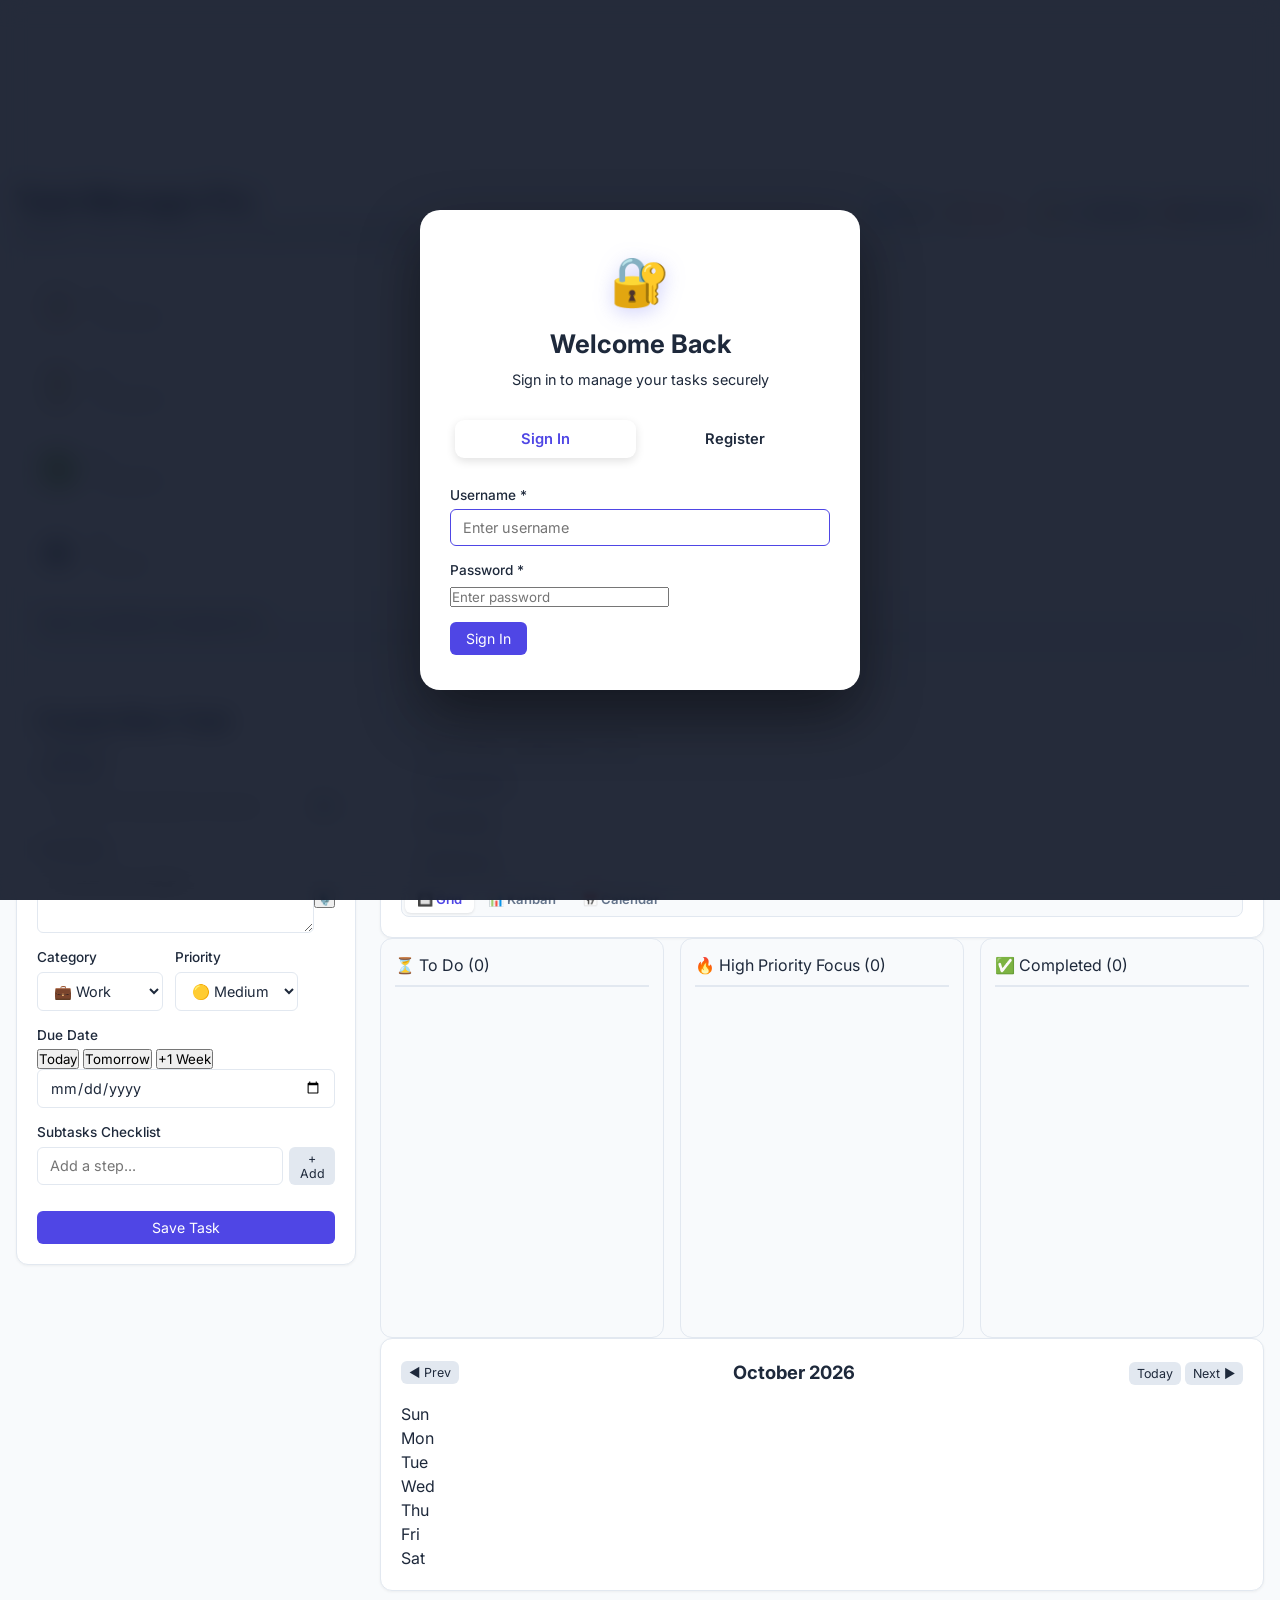
==== commit 8e1e4ee6: "fix: restore full original UI layout, styles, badges, subtasks, kanban and voice dictation with auth" ====
--- a/frontend/index.html
+++ b/frontend/index.html
@@ -8,98 +8,191 @@
     <link href="https://fonts.googleapis.com/css2?family=Inter:wght@400;500;600;700&display=swap" rel="stylesheet">
 </head>
 <body>
-<canvas id="confettiCanvas"></canvas>
-
-<!-- ===== AUTH MODAL ===== -->
-<div id="authOverlay" class="auth-overlay">
-    <div class="auth-box">
-        <div class="auth-logo">🔐</div>
-        <h2 id="authTitle">Welcome Back</h2>
-        <p id="authSubtitle">Sign in to manage your tasks</p>
-
-        <div class="auth-tabs">
-            <button class="auth-tab active" id="tabLogin" onclick="switchTab('login')">Sign In</button>
-            <button class="auth-tab" id="tabRegister" onclick="switchTab('register')">Register</button>
-        </div>
-
-        <form id="authForm" onsubmit="handleAuth(event)">
-            <div class="form-group">
-                <label>Username *</label>
-                <input type="text" id="authUsername" placeholder="Enter username" required autofocus>
-            </div>
-            <div class="form-group" id="emailGroup" style="display:none">
-                <label>Email</label>
-                <input type="email" id="authEmail" placeholder="your@email.com">
-            </div>
-            <div class="form-group">
-                <label>Password *</label>
-                <input type="password" id="authPassword" placeholder="Enter password" required>
-            </div>
-            <div id="authError" class="auth-error" style="display:none"></div>
-            <button type="submit" class="btn btn-primary btn-block" id="authBtn">Sign In</button>
-        </form>
+    <canvas id="confettiCanvas"></canvas>
+
+    <!-- AUTH MODAL (Login / Register) -->
+    <div id="authModal" class="modal-overlay auth-active">
+        <div class="modal auth-card">
+            <div class="auth-header">
+                <span class="auth-logo">🔐</span>
+                <h2 id="authTitle">Welcome Back</h2>
+                <p id="authSubtitle">Sign in to manage your tasks securely</p>
+            </div>
+            <div class="auth-tabs">
+                <button type="button" class="auth-tab active" id="tabLogin" onclick="switchAuthTab('login')">Sign In</button>
+                <button type="button" class="auth-tab" id="tabRegister" onclick="switchAuthTab('register')">Register</button>
+            </div>
+            <form id="authForm" onsubmit="handleAuthSubmit(event)">
+                <div class="form-group">
+                    <label for="authUsername">Username *</label>
+                    <input type="text" id="authUsername" placeholder="Enter username" required autofocus autocomplete="username">
+                </div>
+                <div class="form-group" id="emailGroup" style="display: none;">
+                    <label for="authEmail">Email Address</label>
+                    <input type="email" id="authEmail" placeholder="yourname@example.com" autocomplete="email">
+                </div>
+                <div class="form-group">
+                    <label for="authPassword">Password *</label>
+                    <input type="password" id="authPassword" placeholder="Enter password" required autocomplete="current-password">
+                </div>
+                <div id="authError" class="auth-error-msg" style="display: none;"></div>
+                <button type="submit" class="btn btn-primary btn-block" id="authSubmitBtn">Sign In</button>
+            </form>
+        </div>
     </div>
-</div>
-
-<!-- ===== MAIN APP ===== -->
-<div class="container" id="appContainer" style="display:none">
-    <header class="app-header">
-        <div class="header-left">
-            <h1>Task Manager <span>Pro</span></h1>
-            <p class="subtitle">Organize · Track · Achieve</p>
-        </div>
-        <div class="header-right">
-            <div class="user-badge">
-                <span>👤</span>
-                <span id="userDisplay">User</span>
-                <button class="btn-logout" onclick="logout()">🚪 Logout</button>
-            </div>
-            <button id="themeToggle" class="theme-toggle">🌙</button>
-            <button class="btn btn-secondary btn-sm" onclick="exportCsv()">📥 Export</button>
-            <button class="btn btn-secondary btn-sm" onclick="document.getElementById('shortcutsModal').style.display='flex'">⌨️</button>
-        </div>
-    </header>
-
-    <!-- STATS -->
-    <section class="dashboard-stats">
-        <div class="stat-card"><div class="stat-icon stat-total">📋</div><div class="stat-content"><div class="stat-number" id="statTotal">0</div><div class="stat-label">Total</div></div></div>
-        <div class="stat-card"><div class="stat-icon stat-pending">⏳</div><div class="stat-content"><div class="stat-number" id="statPending">0</div><div class="stat-label">Pending</div></div></div>
-        <div class="stat-card"><div class="stat-icon stat-completed">✅</div><div class="stat-content"><div class="stat-number" id="statCompleted">0</div><div class="stat-label">Completed</div></div></div>
-        <div class="stat-card"><div class="stat-icon stat-overdue">⚠️</div><div class="stat-content"><div class="stat-number" id="statOverdue">0</div><div class="stat-label">Overdue</div></div></div>
-    </section>
-
-    <!-- PROGRESS -->
-    <div class="progress-section">
-        <div class="progress-info"><span>Completion Progress</span><span id="progressText">0%</span></div>
-        <div class="progress-track"><div id="progressBar" class="progress-fill" style="width:0%"></div></div>
-    </div>
-
-    <div class="main-layout">
-        <!-- FORM PANEL -->
-        <aside class="form-panel card">
-            <div class="panel-header">
-                <h2 id="formTitle">Create New Task</h2>
-            </div>
-            <form id="taskForm">
-                <input type="hidden" id="taskId">
-                <div class="form-group">
-                    <label>Task Title *</label>
-                    <div class="input-with-voice">
-                        <input type="text" id="taskTitle" placeholder="What needs to be done?" required maxlength="150">
-                        <button type="button" class="voice-btn" data-target="taskTitle">🎙️</button>
-                    </div>
-                </div>
-                <div class="form-group">
-                    <label>Description</label>
-                    <div class="input-with-voice">
-                        <textarea id="taskDesc" rows="3" placeholder="Add details..."></textarea>
-                        <button type="button" class="voice-btn" data-target="taskDesc">🎙️</button>
-                    </div>
-                </div>
-                <div class="form-row">
-                    <div class="form-group col-half">
-                        <label>Category</label>
-                        <select id="taskCategory">
+
+    <!-- MAIN APP CONTAINER -->
+    <div class="container" id="appMainContainer">
+        <!-- HEADER -->
+        <header class="app-header">
+            <div class="header-left">
+                <h1>Task Manager <span>Pro</span></h1>
+                <p class="subtitle">Organize, Track, and Achieve your Goals with Peace of Mind</p>
+            </div>
+            <div class="header-right">
+                <div class="user-badge" id="userBadge">
+                    <span class="user-avatar" id="userAvatar">👤</span>
+                    <span class="user-name" id="userNameDisplay">Suba</span>
+                    <button class="btn-logout" onclick="logout()" title="Logout">🚪 Logout</button>
+                </div>
+                <button id="themeToggle" class="theme-toggle" title="Toggle Dark/Light Mode">🌙</button>
+                <button id="shortcutsBtn" class="btn btn-secondary btn-sm" title="Keyboard Shortcuts (Press ?)">⌨️ Shortcuts</button>
+                <button id="exportCsvBtn" class="btn btn-secondary btn-sm" title="Export Backup">📥 Export CSV</button>
+            </div>
+        </header>
+
+        <!-- DASHBOARD STATS -->
+        <section class="dashboard-stats">
+            <div class="stat-card">
+                <div class="stat-icon stat-total">📋</div>
+                <div class="stat-content">
+                    <div class="stat-number" id="statTotal">0</div>
+                    <div class="stat-label">Total Tasks</div>
+                </div>
+            </div>
+            <div class="stat-card">
+                <div class="stat-icon stat-pending">⏳</div>
+                <div class="stat-content">
+                    <div class="stat-number" id="statPending">0</div>
+                    <div class="stat-label">In Progress</div>
+                </div>
+            </div>
+            <div class="stat-card">
+                <div class="stat-icon stat-completed">✅</div>
+                <div class="stat-content">
+                    <div class="stat-number" id="statCompleted">0</div>
+                    <div class="stat-label">Completed</div>
+                </div>
+            </div>
+            <div class="stat-card">
+                <div class="stat-icon stat-overdue">⚠️</div>
+                <div class="stat-content">
+                    <div class="stat-number" id="statOverdue">0</div>
+                    <div class="stat-label">Overdue</div>
+                </div>
+            </div>
+        </section>
+
+        <!-- PROGRESS BAR -->
+        <div class="progress-section">
+            <div class="progress-info">
+                <span>Task Completion Progress</span>
+                <span id="progressText">0%</span>
+            </div>
+            <div class="progress-track">
+                <div id="progressBar" class="progress-fill" style="width: 0%;"></div>
+            </div>
+        </div>
+
+        <!-- MAIN LAYOUT -->
+        <div class="main-layout">
+            <!-- TASK FORM PANEL -->
+            <aside class="form-panel card">
+                <div class="panel-header">
+                    <h2 id="formTitle">Create New Task</h2>
+                    <span class="badge badge-info">Shortcut: N</span>
+                </div>
+                <form id="taskForm">
+                    <input type="hidden" id="taskId">
+                    
+                    <div class="form-group">
+                        <label for="taskTitle">Task Title *</label>
+                        <div class="input-with-voice">
+                            <input type="text" id="taskTitle" placeholder="e.g. Finish Spring Boot Security" required maxlength="150">
+                            <button type="button" class="voice-btn" data-target="taskTitle" title="Voice Dictation">🎙️</button>
+                        </div>
+                    </div>
+
+                    <div class="form-group">
+                        <label for="taskDesc">Description</label>
+                        <div class="input-with-voice">
+                            <textarea id="taskDesc" rows="3" placeholder="Provide extra details..."></textarea>
+                            <button type="button" class="voice-btn" data-target="taskDesc" title="Voice Dictation">🎙️</button>
+                        </div>
+                    </div>
+
+                    <div class="form-row">
+                        <div class="form-group col-half">
+                            <label for="taskCategory">Category</label>
+                            <select id="taskCategory">
+                                <option value="WORK">💼 Work</option>
+                                <option value="PERSONAL">🏠 Personal</option>
+                                <option value="STUDY">📚 Study</option>
+                                <option value="HEALTH">🏃 Health</option>
+                                <option value="FINANCE">💰 Finance</option>
+                                <option value="OTHER">✨ Other</option>
+                            </select>
+                        </div>
+
+                        <div class="form-group col-half">
+                            <label for="taskPriority">Priority</label>
+                            <select id="taskPriority">
+                                <option value="LOW">🟢 Low</option>
+                                <option value="MEDIUM" selected>🟡 Medium</option>
+                                <option value="HIGH">🔴 High</option>
+                            </select>
+                        </div>
+                    </div>
+
+                    <div class="form-group">
+                        <label for="taskDueDate">Due Date</label>
+                        <div class="quick-dates">
+                            <button type="button" class="chip-date" onclick="setQuickDate(0)">Today</button>
+                            <button type="button" class="chip-date" onclick="setQuickDate(1)">Tomorrow</button>
+                            <button type="button" class="chip-date" onclick="setQuickDate(7)">+1 Week</button>
+                        </div>
+                        <input type="date" id="taskDueDate">
+                    </div>
+
+                    <!-- SUBTASKS BUILDER -->
+                    <div class="form-group">
+                        <label>Subtasks Checklist</label>
+                        <div class="subtask-input-row">
+                            <input type="text" id="newSubtaskInput" placeholder="Add a step...">
+                            <button type="button" id="addSubtaskBtn" class="btn btn-secondary btn-sm">+ Add</button>
+                        </div>
+                        <ul id="formSubtaskList" class="form-subtask-list"></ul>
+                    </div>
+
+                    <div class="form-actions">
+                        <button type="submit" id="saveBtn" class="btn btn-primary btn-block">Save Task</button>
+                        <button type="button" id="cancelBtn" class="btn btn-secondary btn-block" style="display: none;">Cancel</button>
+                    </div>
+                </form>
+            </aside>
+
+            <!-- TASKS CONTENT PANEL -->
+            <main class="content-panel">
+                <!-- TOP CONTROLS -->
+                <div class="controls-bar card">
+                    <div class="search-box">
+                        <span class="search-icon">🔍</span>
+                        <input type="text" id="searchInput" placeholder="Search tasks... (Shortcut: / or F)">
+                    </div>
+
+                    <div class="filters-group">
+                        <select id="filterCategory" title="Filter by Category">
+                            <option value="">All Categories</option>
                             <option value="WORK">💼 Work</option>
                             <option value="PERSONAL">🏠 Personal</option>
                             <option value="STUDY">📚 Study</option>
@@ -107,102 +200,98 @@
                             <option value="FINANCE">💰 Finance</option>
                             <option value="OTHER">✨ Other</option>
                         </select>
-                    </div>
-                    <div class="form-group col-half">
-                        <label>Priority</label>
-                        <select id="taskPriority">
+
+                        <select id="filterPriority" title="Filter by Priority">
+                            <option value="">All Priorities</option>
+                            <option value="HIGH">🔴 High</option>
+                            <option value="MEDIUM">🟡 Medium</option>
                             <option value="LOW">🟢 Low</option>
-                            <option value="MEDIUM" selected>🟡 Medium</option>
-                            <option value="HIGH">🔴 High</option>
                         </select>
-                    </div>
-                </div>
-                <div class="form-group">
-                    <label>Due Date</label>
-                    <div class="quick-dates">
-                        <button type="button" class="chip-date" onclick="setQuickDate(0)">Today</button>
-                        <button type="button" class="chip-date" onclick="setQuickDate(1)">Tomorrow</button>
-                        <button type="button" class="chip-date" onclick="setQuickDate(7)">+1 Week</button>
-                    </div>
-                    <input type="date" id="taskDueDate">
-                </div>
-                <div class="form-group">
-                    <label>Subtasks</label>
-                    <div class="subtask-input-row">
-                        <input type="text" id="newSubtaskInput" placeholder="Add a step...">
-                        <button type="button" id="addSubtaskBtn" class="btn btn-secondary btn-sm">+ Add</button>
-                    </div>
-                    <ul id="formSubtaskList" class="form-subtask-list"></ul>
-                </div>
-                <div class="form-actions">
-                    <button type="submit" id="saveBtn" class="btn btn-primary btn-block">💾 Save Task</button>
-                    <button type="button" id="cancelBtn" class="btn btn-secondary btn-block" style="display:none" onclick="resetForm()">Cancel</button>
-                </div>
-            </form>
-        </aside>
-
-        <!-- CONTENT PANEL -->
-        <main class="content-panel">
-            <div class="controls-bar card">
-                <div class="search-box">
-                    <span>🔍</span>
-                    <input type="text" id="searchInput" placeholder="Search tasks...">
-                </div>
-                <div class="filters-group">
-                    <select id="filterCategory"><option value="">All Categories</option><option value="WORK">💼 Work</option><option value="PERSONAL">🏠 Personal</option><option value="STUDY">📚 Study</option><option value="HEALTH">🏃 Health</option><option value="FINANCE">💰 Finance</option><option value="OTHER">✨ Other</option></select>
-                    <select id="filterPriority"><option value="">All Priorities</option><option value="HIGH">🔴 High</option><option value="MEDIUM">🟡 Medium</option><option value="LOW">🟢 Low</option></select>
-                    <select id="filterStatus"><option value="">All Status</option><option value="PENDING">⏳ Pending</option><option value="COMPLETED">✅ Completed</option></select>
-                    <div class="view-switcher">
-                        <button class="view-btn active" data-view="grid">🔲 Grid</button>
-                        <button class="view-btn" data-view="kanban">📊 Kanban</button>
-                        <button class="view-btn" data-view="calendar">📅 Calendar</button>
-                    </div>
-                </div>
-            </div>
-
-            <section id="gridView" class="task-view-container active">
-                <div id="taskList" class="task-grid"></div>
-            </section>
-
-            <section id="kanbanView" class="task-view-container">
-                <div class="kanban-board">
-                    <div class="kanban-col"><div class="kanban-col-header">⏳ To Do (<span id="countTodo">0</span>)</div><div class="kanban-col-body" id="colTodo"></div></div>
-                    <div class="kanban-col"><div class="kanban-col-header high-focus">🔥 High Priority (<span id="countHigh">0</span>)</div><div class="kanban-col-body" id="colHigh"></div></div>
-                    <div class="kanban-col"><div class="kanban-col-header done-focus">✅ Done (<span id="countDone">0</span>)</div><div class="kanban-col-body" id="colDone"></div></div>
-                </div>
-            </section>
-
-            <section id="calendarView" class="task-view-container">
-                <div class="calendar-card card">
-                    <div class="calendar-header">
-                        <button id="calPrevBtn" class="btn btn-secondary btn-sm">◀ Prev</button>
-                        <h3 id="calMonthYear"></h3>
-                        <div><button id="calTodayBtn" class="btn btn-secondary btn-sm">Today</button><button id="calNextBtn" class="btn btn-secondary btn-sm">Next ▶</button></div>
-                    </div>
-                    <div class="calendar-grid-header"><div>Sun</div><div>Mon</div><div>Tue</div><div>Wed</div><div>Thu</div><div>Fri</div><div>Sat</div></div>
-                    <div class="calendar-days-grid" id="calendarDaysGrid"></div>
-                </div>
-            </section>
-        </main>
+
+                        <select id="filterStatus" title="Filter by Status">
+                            <option value="">All Statuses</option>
+                            <option value="PENDING">⏳ In Progress</option>
+                            <option value="COMPLETED">✅ Completed</option>
+                        </select>
+
+                        <!-- VIEW SWITCHER -->
+                        <div class="view-switcher">
+                            <button class="view-btn active" data-view="grid" title="Card Grid View">🔲 Grid</button>
+                            <button class="view-btn" data-view="kanban" title="Kanban Board View">📊 Kanban</button>
+                            <button class="view-btn" data-view="calendar" title="Calendar View">📅 Calendar</button>
+                        </div>
+                    </div>
+                </div>
+
+                <!-- VIEW 1: GRID VIEW -->
+                <section id="gridView" class="task-view-container active">
+                    <div id="taskList" class="task-grid"></div>
+                </section>
+
+                <!-- VIEW 2: KANBAN BOARD -->
+                <section id="kanbanView" class="task-view-container">
+                    <div class="kanban-board">
+                        <div class="kanban-col">
+                            <div class="kanban-col-header">
+                                <span>⏳ To Do (<span id="countTodo">0</span>)</span>
+                            </div>
+                            <div class="kanban-col-body" id="colTodo"></div>
+                        </div>
+                        <div class="kanban-col">
+                            <div class="kanban-col-header high-focus">
+                                <span>🔥 High Priority Focus (<span id="countHigh">0</span>)</span>
+                            </div>
+                            <div class="kanban-col-body" id="colHigh"></div>
+                        </div>
+                        <div class="kanban-col">
+                            <div class="kanban-col-header done-focus">
+                                <span>✅ Completed (<span id="countDone">0</span>)</span>
+                            </div>
+                            <div class="kanban-col-body" id="colDone"></div>
+                        </div>
+                    </div>
+                </section>
+
+                <!-- VIEW 3: CALENDAR VIEW -->
+                <section id="calendarView" class="task-view-container">
+                    <div class="calendar-card card">
+                        <div class="calendar-header">
+                            <button id="calPrevBtn" class="btn btn-secondary btn-sm">◀ Prev</button>
+                            <h3 id="calMonthYear">October 2026</h3>
+                            <div>
+                                <button id="calTodayBtn" class="btn btn-secondary btn-sm">Today</button>
+                                <button id="calNextBtn" class="btn btn-secondary btn-sm">Next ▶</button>
+                            </div>
+                        </div>
+                        <div class="calendar-grid-header">
+                            <div>Sun</div><div>Mon</div><div>Tue</div><div>Wed</div><div>Thu</div><div>Fri</div><div>Sat</div>
+                        </div>
+                        <div class="calendar-days-grid" id="calendarDaysGrid"></div>
+                    </div>
+                </section>
+            </main>
+        </div>
     </div>
-</div>
-
-<!-- SHORTCUTS MODAL -->
-<div id="shortcutsModal" class="modal-overlay" style="display:none" onclick="this.style.display='none'">
-    <div class="modal" onclick="event.stopPropagation()">
-        <div class="modal-header"><h3>⚡ Keyboard Shortcuts</h3><button onclick="document.getElementById('shortcutsModal').style.display='none'">&times;</button></div>
-        <div class="modal-body">
-            <table class="shortcuts-table">
-                <tr><td><kbd>N</kbd></td><td>New Task</td></tr>
-                <tr><td><kbd>/</kbd> or <kbd>F</kbd></td><td>Search</td></tr>
-                <tr><td><kbd>V</kbd></td><td>Switch View</td></tr>
-                <tr><td><kbd>T</kbd></td><td>Toggle Theme</td></tr>
-                <tr><td><kbd>Esc</kbd></td><td>Cancel / Close</td></tr>
-            </table>
+
+    <!-- SHORTCUTS MODAL -->
+    <div id="shortcutsModal" class="modal-overlay">
+        <div class="modal">
+            <div class="modal-header">
+                <h3>⚡ Power-User Keyboard Shortcuts</h3>
+                <button class="btn-close" onclick="closeShortcutsModal()">&times;</button>
+            </div>
+            <div class="modal-body">
+                <table class="shortcuts-table">
+                    <tr><td><kbd>N</kbd></td><td>Focus on Create New Task input</td></tr>
+                    <tr><td><kbd>/</kbd> or <kbd>F</kbd></td><td>Focus search bar</td></tr>
+                    <tr><td><kbd>V</kbd></td><td>Toggle Views (Grid ➔ Kanban ➔ Calendar)</td></tr>
+                    <tr><td><kbd>T</kbd></td><td>Toggle Dark / Light Theme</td></tr>
+                    <tr><td><kbd>Esc</kbd></td><td>Close modal or cancel task editing</td></tr>
+                </table>
+            </div>
         </div>
     </div>
-</div>
-
-<script src="js/app.js"></script>
+
+    <script src="js/app.js"></script>
 </body>
 </html>
--- a/frontend/css/style.css
+++ b/frontend/css/style.css
@@ -292,84 +292,97 @@
 .toast.error { background: var(--danger); }
 .hidden { display: none !important; }
 /* ==========================================================
-   USER AUTH & SECURITY STYLES
+   ORIGINAL UI PRESERVED + AUTH MODAL & USER BADGE STYLES
    ========================================================== */
 .modal-overlay.auth-active {
-    display: flex;
-    backdrop-filter: blur(8px);
-    background: rgba(15, 23, 42, 0.75);
-    z-index: 9999;
+    display: flex !important;
+    position: fixed;
+    top: 0; left: 0; right: 0; bottom: 0;
+    backdrop-filter: blur(12px);
+    -webkit-backdrop-filter: blur(12px);
+    background: rgba(15, 23, 42, 0.8) !important;
+    z-index: 99999 !important;
+    align-items: center;
+    justify-content: center;
 }
 
 .auth-card {
-    max-width: 420px;
+    max-width: 440px;
     width: 90%;
-    padding: 30px;
-    border-radius: 16px;
+    padding: 35px 30px;
+    border-radius: 20px;
     background: var(--bg-card);
-    box-shadow: 0 20px 40px rgba(0, 0, 0, 0.35);
+    box-shadow: 0 25px 60px rgba(0, 0, 0, 0.45);
     border: 1px solid var(--border-color);
     text-align: left;
+    animation: fadeInModal 0.3s ease-out;
+}
+
+@keyframes fadeInModal {
+    from { opacity: 0; transform: translateY(-20px) scale(0.95); }
+    to { opacity: 1; transform: translateY(0) scale(1); }
 }
 
 .auth-header {
     text-align: center;
-    margin-bottom: 20px;
+    margin-bottom: 24px;
 }
 
 .auth-logo {
-    font-size: 2.5rem;
+    font-size: 3rem;
     display: inline-block;
     margin-bottom: 8px;
+    filter: drop-shadow(0 4px 10px rgba(99, 102, 241, 0.3));
 }
 
 .auth-header h2 {
-    font-size: 1.5rem;
+    font-size: 1.6rem;
     color: var(--text-primary);
-    margin-bottom: 4px;
+    margin-bottom: 6px;
+    font-weight: 700;
 }
 
 .auth-header p {
-    font-size: 0.85rem;
+    font-size: 0.9rem;
     color: var(--text-secondary);
 }
 
 .auth-tabs {
     display: flex;
     gap: 8px;
-    margin-bottom: 20px;
+    margin-bottom: 22px;
     background: var(--bg-secondary);
-    padding: 4px;
-    border-radius: 10px;
+    padding: 5px;
+    border-radius: 12px;
 }
 
 .auth-tab {
     flex: 1;
-    padding: 8px;
+    padding: 10px;
     border: none;
     background: transparent;
-    border-radius: 8px;
-    font-size: 0.9rem;
+    border-radius: 9px;
+    font-size: 0.92rem;
     font-weight: 600;
     color: var(--text-secondary);
     cursor: pointer;
-    transition: all 0.2s ease;
+    transition: all 0.25s ease;
 }
 
 .auth-tab.active {
     background: var(--bg-card);
     color: var(--primary);
-    box-shadow: 0 2px 8px rgba(0,0,0,0.1);
+    box-shadow: 0 3px 10px rgba(0,0,0,0.12);
 }
 
 .auth-error-msg {
-    padding: 10px;
-    background: rgba(239, 68, 68, 0.15);
+    padding: 12px;
+    background: rgba(239, 68, 68, 0.12);
     border: 1px solid rgba(239, 68, 68, 0.4);
-    border-radius: 8px;
+    border-radius: 10px;
     color: #ef4444;
-    font-size: 0.85rem;
-    margin-bottom: 14px;
+    font-size: 0.88rem;
+    margin-bottom: 16px;
     text-align: center;
 }
 
@@ -377,17 +390,18 @@
     display: inline-flex;
     align-items: center;
     gap: 8px;
-    padding: 6px 12px;
+    padding: 6px 14px;
     background: var(--bg-card);
     border: 1px solid var(--border-color);
     border-radius: 30px;
-    font-size: 0.85rem;
+    font-size: 0.9rem;
     font-weight: 600;
+    box-shadow: 0 2px 8px rgba(0,0,0,0.06);
 }
 
 .user-name {
     color: var(--text-primary);
-    max-width: 110px;
+    max-width: 120px;
     overflow: hidden;
     text-overflow: ellipsis;
     white-space: nowrap;
@@ -398,84 +412,14 @@
     border: none;
     color: #ef4444;
     cursor: pointer;
-    font-size: 0.8rem;
+    font-size: 0.82rem;
     font-weight: 600;
-    padding: 2px 6px;
-    border-radius: 4px;
-    transition: background 0.2s ease;
+    padding: 3px 8px;
+    border-radius: 6px;
+    transition: all 0.2s ease;
 }
 
 .btn-logout:hover {
     background: rgba(239, 68, 68, 0.15);
-}
-
-/* ===== AUTH OVERLAY ===== */
-.auth-overlay {
-    position: fixed; inset: 0;
-    background: rgba(15,23,42,0.85);
-    backdrop-filter: blur(10px);
-    display: flex;
-    align-items: center;
-    justify-content: center;
-    z-index: 9999;
-}
-.auth-box {
-    background: var(--bg-card);
-    border: 1px solid var(--border-color);
-    border-radius: 20px;
-    padding: 36px;
-    width: 100%;
-    max-width: 420px;
-    box-shadow: 0 24px 48px rgba(0,0,0,0.3);
-    text-align: center;
-}
-.auth-logo { font-size: 3rem; display: block; margin-bottom: 12px; }
-.auth-box h2 { font-size: 1.6rem; margin-bottom: 4px; color: var(--text-primary); }
-.auth-box p { color: var(--text-secondary); font-size: 0.9rem; margin-bottom: 20px; }
-.auth-tabs {
-    display: flex; gap: 6px;
-    background: var(--bg-secondary);
-    padding: 4px; border-radius: 10px;
-    margin-bottom: 20px;
-}
-.auth-tab {
-    flex: 1; padding: 8px 12px;
-    border: none; border-radius: 8px;
-    background: transparent;
-    color: var(--text-secondary);
-    font-weight: 600; font-size: 0.9rem;
-    cursor: pointer; transition: all 0.2s;
-}
-.auth-tab.active {
-    background: var(--bg-card);
-    color: var(--primary);
-    box-shadow: 0 2px 8px rgba(0,0,0,0.12);
-}
-.auth-error {
-    background: rgba(239,68,68,0.12);
-    border: 1px solid rgba(239,68,68,0.3);
-    color: #ef4444;
-    border-radius: 8px;
-    padding: 10px;
-    font-size: 0.85rem;
-    margin-bottom: 12px;
-}
-.auth-box .form-group { text-align: left; }
-
-/* ===== USER BADGE ===== */
-.user-badge {
-    display: inline-flex; align-items: center; gap: 8px;
-    padding: 6px 14px;
-    background: var(--bg-card);
-    border: 1px solid var(--border-color);
-    border-radius: 30px;
-    font-size: 0.85rem; font-weight: 600;
-}
-.btn-logout {
-    background: transparent; border: none;
-    color: #ef4444; cursor: pointer;
-    font-size: 0.8rem; font-weight: 600;
-    padding: 3px 8px; border-radius: 6px;
-    transition: background 0.2s;
-}
-.btn-logout:hover { background: rgba(239,68,68,0.12); }
+    transform: translateY(-1px);
+}
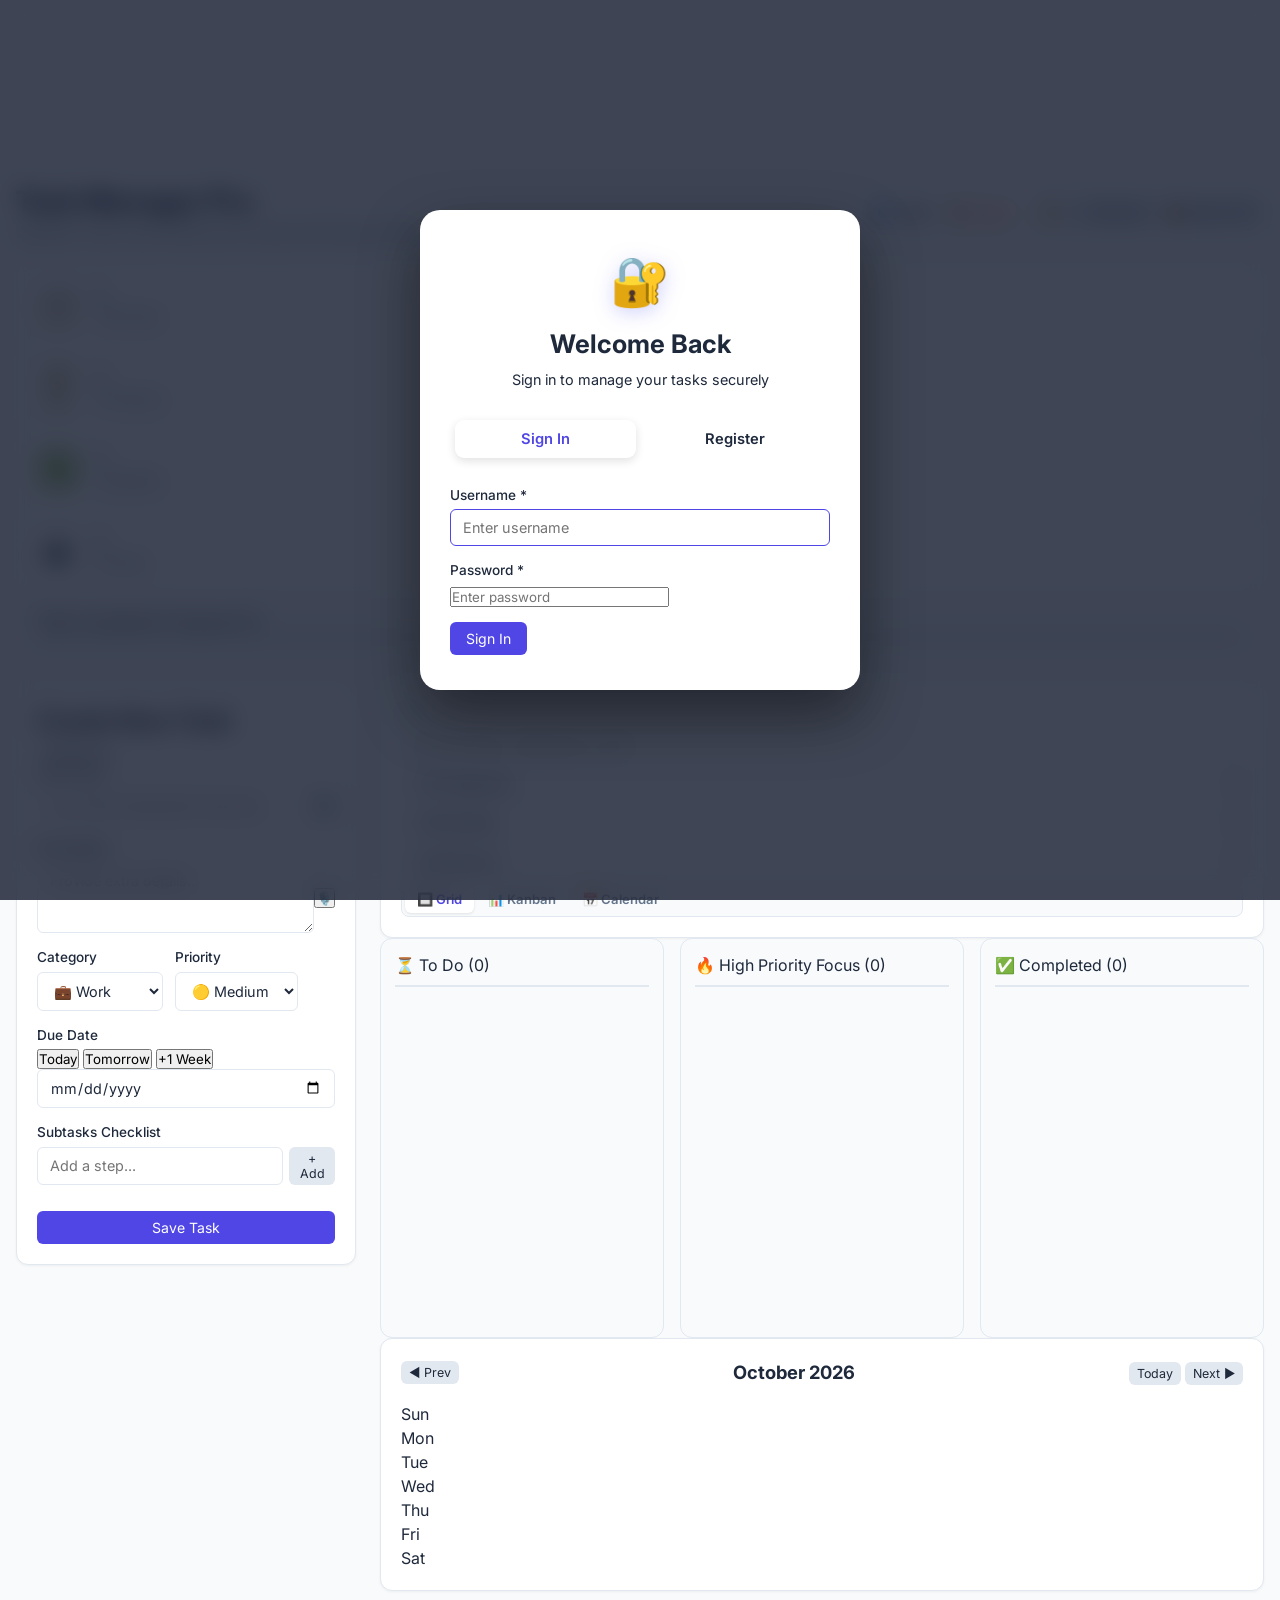
==== commit a6638826: "fix: resolve shortcuts modal freeze and properly hide overlays" ====
--- a/frontend/index.html
+++ b/frontend/index.html
@@ -274,7 +274,7 @@
     </div>
 
     <!-- SHORTCUTS MODAL -->
-    <div id="shortcutsModal" class="modal-overlay">
+    <div id="shortcutsModal" class="modal-overlay" style="display: none;" onclick="if(event.target===this) closeShortcutsModal()">
         <div class="modal">
             <div class="modal-header">
                 <h3>⚡ Power-User Keyboard Shortcuts</h3>
--- a/frontend/css/style.css
+++ b/frontend/css/style.css
@@ -423,3 +423,42 @@
     background: rgba(239, 68, 68, 0.15);
     transform: translateY(-1px);
 }
+
+/* MODAL DISPLAY FIX */
+.modal-overlay {
+    display: none !important;
+    position: fixed;
+    top: 0; left: 0; width: 100%; height: 100%;
+    background: rgba(15, 23, 42, 0.75);
+    backdrop-filter: blur(6px);
+    -webkit-backdrop-filter: blur(6px);
+    z-index: 10000;
+    align-items: center;
+    justify-content: center;
+}
+
+.modal-overlay.active {
+    display: flex !important;
+}
+
+.modal-overlay.auth-active {
+    display: flex !important;
+    z-index: 99999 !important;
+}
+
+.btn-close {
+    background: transparent;
+    border: none;
+    font-size: 1.5rem;
+    color: var(--text-secondary);
+    cursor: pointer;
+    line-height: 1;
+    padding: 4px 8px;
+    border-radius: 6px;
+    transition: all 0.2s ease;
+}
+
+.btn-close:hover {
+    color: #ef4444;
+    background: rgba(239, 68, 68, 0.15);
+}
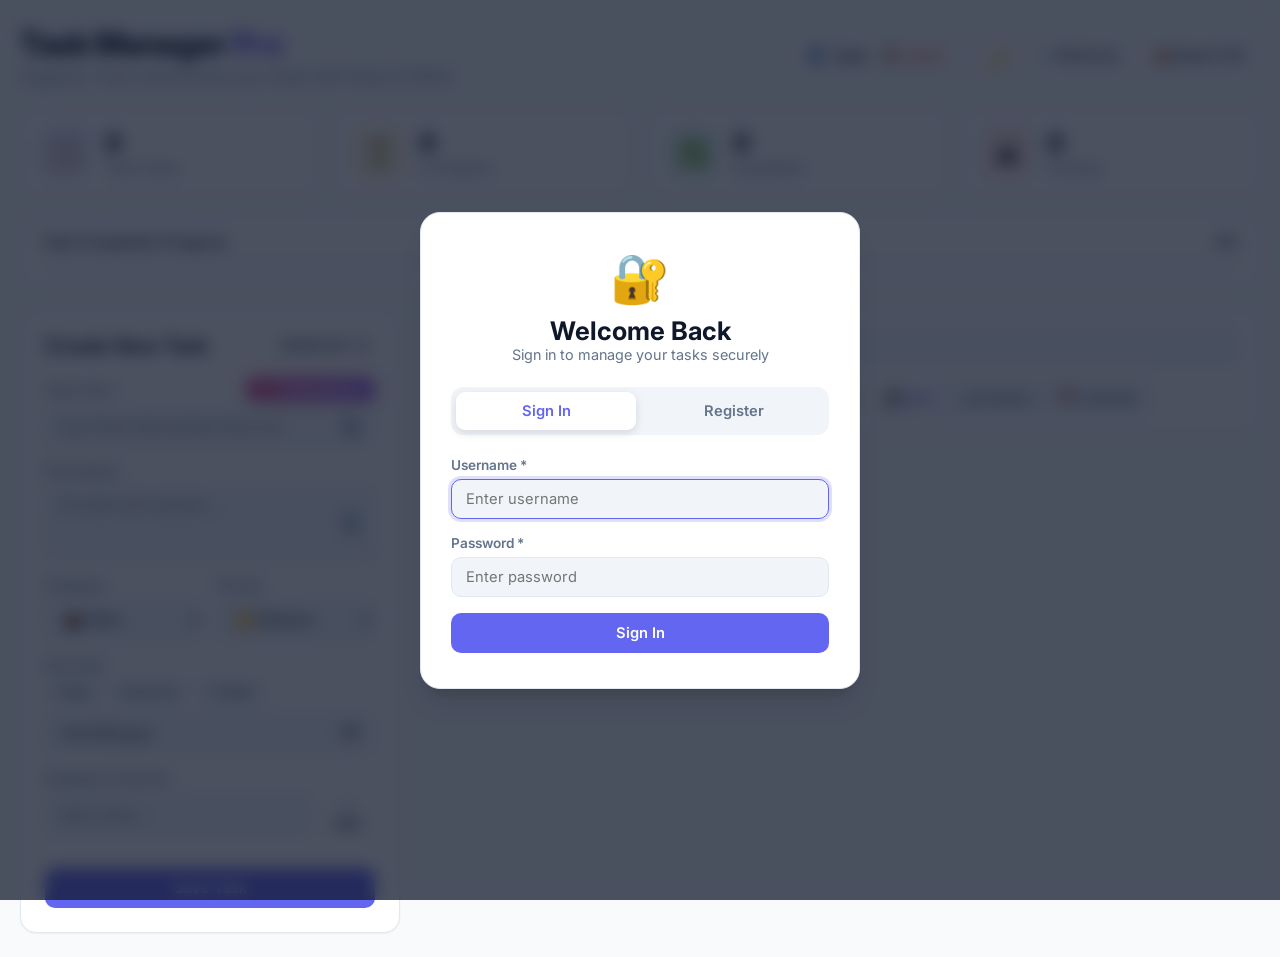
==== commit 3a2d76e6: "feat: integrate Google Gemini AI Smart Subtask Breakdown with fallback" ====
--- a/frontend/index.html
+++ b/frontend/index.html
@@ -116,7 +116,10 @@
                     <input type="hidden" id="taskId">
                     
                     <div class="form-group">
-                        <label for="taskTitle">Task Title *</label>
+                        <div class="label-with-ai">
+    <label for="taskTitle" style="margin-bottom: 0;">Task Title *</label>
+    <button type="button" id="aiBreakdownBtn" class="btn-ai-magic" onclick="triggerAiBreakdown()" title="Generate Subtasks with AI">✨ AI Breakdown</button>
+</div>
                         <div class="input-with-voice">
                             <input type="text" id="taskTitle" placeholder="e.g. Finish Spring Boot Security" required maxlength="150">
                             <button type="button" class="voice-btn" data-target="taskTitle" title="Voice Dictation">🎙️</button>
--- a/frontend/css/style.css
+++ b/frontend/css/style.css
@@ -1,326 +1,943 @@
+/* ==========================================================
+   TASK MANAGER PRO - COMPLETE STYLESHEET
+   ========================================================== */
+
 :root {
-  --primary: #4f46e5;
-  --primary-hover: #4338ca;
-  --bg-main: #f8fafc;
-  --bg-card: #ffffff;
-  --text-main: #1e293b;
-  --text-muted: #64748b;
-  --border: #e2e8f0;
-  --input-bg: #ffffff;
-  --danger: #ef4444;
-  --success: #10b981;
+    --primary: #6366f1;
+    --primary-hover: #4f46e5;
+    --primary-light: rgba(99, 102, 241, 0.12);
+    --success: #10b981;
+    --warning: #f59e0b;
+    --danger: #ef4444;
+    --info: #06b6d4;
+
+    --bg-main: #f8fafc;
+    --bg-card: #ffffff;
+    --bg-secondary: #f1f5f9;
+    --border-color: #e2e8f0;
+    
+    --text-primary: #0f172a;
+    --text-secondary: #64748b;
+    --text-muted: #94a3b8;
+    
+    --shadow-sm: 0 1px 2px rgba(0, 0, 0, 0.05);
+    --shadow-md: 0 4px 6px -1px rgba(0, 0, 0, 0.1), 0 2px 4px -2px rgba(0, 0, 0, 0.1);
+    --shadow-lg: 0 10px 15px -3px rgba(0, 0, 0, 0.1), 0 4px 6px -4px rgba(0, 0, 0, 0.1);
+    --shadow-xl: 0 20px 25px -5px rgba(0, 0, 0, 0.1), 0 8px 10px -6px rgba(0, 0, 0, 0.1);
 }
 
 [data-theme="dark"] {
-  --primary: #6366f1;
-  --primary-hover: #4f46e5;
-  --bg-main: #0f172a;
-  --bg-card: #1e293b;
-  --text-main: #f8fafc;
-  --text-muted: #94a3b8;
-  --border: #334155;
-  --input-bg: #0f172a;
-}
-
-* { box-sizing: border-box; margin: 0; padding: 0; font-family: 'Inter', sans-serif; transition: background-color 0.2s, border-color 0.2s, color 0.2s; }
-body { background: var(--bg-main); color: var(--text-main); line-height: 1.5; padding: 24px 16px; position: relative; }
-.app-container { max-width: 1250px; margin: 0 auto; position: relative; z-index: 10; }
-
-#confetti-canvas {
-  position: fixed; top: 0; left: 0; width: 100vw; height: 100vh; pointer-events: none; z-index: 9999;
-}
-
-.app-header { display: flex; justify-content: space-between; align-items: center; margin-bottom: 20px; }
-.app-header h1 { font-size: 1.75rem; font-weight: 700; color: var(--text-main); }
-.subtitle { color: var(--text-muted); font-size: 0.9rem; }
-
-.header-actions { display: flex; align-items: center; gap: 10px; }
-.btn-theme {
-  background: var(--bg-card); border: 1px solid var(--border); font-size: 1.2rem;
-  width: 40px; height: 40px; border-radius: 50%; cursor: pointer; display: flex;
-  align-items: center; justify-content: center; box-shadow: 0 1px 3px rgba(0,0,0,0.1);
-}
-.btn-theme:hover { transform: scale(1.08); }
-
-/* Voice Input Styles */
-.input-with-voice, .textarea-with-voice {
-  position: relative; display: flex; align-items: center;
-}
-.input-with-voice input {
-  padding-right: 40px !important;
-}
-.textarea-with-voice textarea {
-  padding-right: 40px !important;
-}
-.btn-voice {
-  position: absolute; right: 6px; background: none; border: none; font-size: 1.15rem;
-  width: 32px; height: 32px; border-radius: 50%; cursor: pointer; display: flex;
-  align-items: center; justify-content: center; transition: all 0.2s;
-}
-.btn-voice:hover { background: var(--border); transform: scale(1.1); }
-.btn-voice-desc { top: 8px; }
-
-/* Mic Pulsing Red State */
-.btn-voice.listening {
-  background: #ef4444 !important;
-  color: #fff !important;
-  animation: pulse-mic 1.2s infinite;
-}
-@keyframes pulse-mic {
-  0% { box-shadow: 0 0 0 0 rgba(239, 68, 68, 0.7); }
-  70% { box-shadow: 0 0 0 10px rgba(239, 68, 68, 0); }
-  100% { box-shadow: 0 0 0 0 rgba(239, 68, 68, 0); }
-}
-
-/* Quick Date Presets */
-.quick-dates { display: flex; gap: 4px; }
-.btn-preset {
-  background: var(--bg-main); border: 1px solid var(--border); border-radius: 4px;
-  font-size: 0.72rem; padding: 2px 6px; cursor: pointer; color: var(--text-muted); font-weight: 500;
-}
-.btn-preset:hover { background: var(--border); color: var(--primary); }
-
-/* Dashboard Cards */
-.dashboard-grid {
-  display: grid; grid-template-columns: repeat(auto-fit, minmax(200px, 1fr)); gap: 16px; margin-bottom: 16px;
-}
+    --bg-main: #0b0f19;
+    --bg-card: #151d30;
+    --bg-secondary: #1e293b;
+    --border-color: #334155;
+    
+    --text-primary: #f8fafc;
+    --text-secondary: #94a3b8;
+    --text-muted: #64748b;
+    
+    --shadow-sm: 0 1px 2px rgba(0, 0, 0, 0.3);
+    --shadow-md: 0 4px 8px rgba(0, 0, 0, 0.4);
+    --shadow-lg: 0 10px 20px rgba(0, 0, 0, 0.5);
+    --shadow-xl: 0 20px 30px rgba(0, 0, 0, 0.6);
+}
+
+* {
+    margin: 0;
+    padding: 0;
+    box-sizing: border-box;
+    font-family: 'Inter', -apple-system, BlinkMacSystemFont, "Segoe UI", Roboto, sans-serif;
+}
+
+body {
+    background-color: var(--bg-main);
+    color: var(--text-primary);
+    min-height: 100vh;
+    transition: background-color 0.3s ease, color 0.3s ease;
+    overflow-x: hidden;
+}
+
+/* ==========================================================
+   LAYOUT & CONTAINER
+   ========================================================== */
+.container {
+    max-width: 1400px;
+    margin: 0 auto;
+    padding: 24px 20px;
+}
+
+.card {
+    background: var(--bg-card);
+    border: 1px solid var(--border-color);
+    border-radius: 16px;
+    padding: 24px;
+    box-shadow: var(--shadow-sm);
+    transition: all 0.25s ease;
+}
+
+/* ==========================================================
+   HEADER
+   ========================================================== */
+.app-header {
+    display: flex;
+    justify-content: space-between;
+    align-items: center;
+    margin-bottom: 24px;
+    flex-wrap: wrap;
+    gap: 16px;
+}
+
+.header-left h1 {
+    font-size: 2rem;
+    font-weight: 800;
+    letter-spacing: -0.5px;
+    color: var(--text-primary);
+}
+
+.header-left h1 span {
+    color: var(--primary);
+    background: linear-gradient(135deg, #6366f1, #8b5cf6);
+    -webkit-background-clip: text;
+    -webkit-text-fill-color: transparent;
+}
+
+.subtitle {
+    font-size: 0.95rem;
+    color: var(--text-secondary);
+    margin-top: 4px;
+}
+
+.header-right {
+    display: flex;
+    align-items: center;
+    gap: 10px;
+    flex-wrap: wrap;
+}
+
+.user-badge {
+    display: inline-flex;
+    align-items: center;
+    gap: 8px;
+    padding: 6px 14px;
+    background: var(--bg-card);
+    border: 1px solid var(--border-color);
+    border-radius: 30px;
+    font-size: 0.9rem;
+    font-weight: 600;
+}
+
+.user-name {
+    color: var(--text-primary);
+    max-width: 120px;
+    overflow: hidden;
+    text-overflow: ellipsis;
+    white-space: nowrap;
+}
+
+.btn-logout {
+    background: transparent;
+    border: none;
+    color: #ef4444;
+    cursor: pointer;
+    font-size: 0.8rem;
+    font-weight: 600;
+    padding: 2px 6px;
+    border-radius: 6px;
+    transition: background 0.2s ease;
+}
+
+.btn-logout:hover {
+    background: rgba(239, 68, 68, 0.15);
+}
+
+.theme-toggle {
+    background: var(--bg-card);
+    border: 1px solid var(--border-color);
+    width: 38px;
+    height: 38px;
+    border-radius: 10px;
+    cursor: pointer;
+    font-size: 1.1rem;
+    display: flex;
+    align-items: center;
+    justify-content: center;
+    transition: all 0.2s ease;
+}
+
+.theme-toggle:hover {
+    transform: scale(1.05);
+    box-shadow: var(--shadow-md);
+}
+
+/* ==========================================================
+   DASHBOARD STATS
+   ========================================================== */
+.dashboard-stats {
+    display: grid;
+    grid-template-columns: repeat(auto-fit, minmax(220px, 1fr));
+    gap: 16px;
+    margin-bottom: 20px;
+}
+
 .stat-card {
-  background: var(--bg-card); border: 1px solid var(--border); border-radius: 12px; padding: 16px;
-  display: flex; align-items: center; gap: 14px; cursor: pointer; box-shadow: 0 1px 3px rgba(0,0,0,0.05);
-}
-.stat-card:hover { transform: translateY(-2px); box-shadow: 0 4px 12px rgba(0,0,0,0.08); border-color: var(--primary); }
-.stat-icon { font-size: 1.75rem; width: 48px; height: 48px; border-radius: 10px; display: flex; align-items: center; justify-content: center; background: var(--bg-main); }
-.stat-info { display: flex; flex-direction: column; }
-.stat-label { font-size: 0.8rem; color: var(--text-muted); font-weight: 500; }
-.stat-value { font-size: 1.5rem; font-weight: 700; color: var(--text-main); }
-
-/* Progress Section */
-.progress-section { padding: 16px 20px; margin-bottom: 24px; }
-.progress-header { display: flex; justify-content: space-between; align-items: center; margin-bottom: 8px; }
-.progress-title { font-size: 0.88rem; font-weight: 600; color: var(--text-main); }
-.progress-percent { font-size: 0.88rem; font-weight: 700; color: var(--primary); }
-.progress-track { height: 10px; background: var(--border); border-radius: 9999px; overflow: hidden; }
-.progress-fill { height: 100%; background: linear-gradient(90deg, var(--primary), var(--success)); border-radius: 9999px; transition: width 0.4s ease; }
-
-/* Main Layout */
-.main-layout { display: grid; grid-template-columns: 340px 1fr; gap: 24px; align-items: start; }
-@media (max-width: 900px) { .main-layout { grid-template-columns: 1fr; } }
-
-.card { background: var(--bg-card); border-radius: 12px; border: 1px solid var(--border); padding: 20px; box-shadow: 0 1px 3px rgba(0,0,0,0.05); }
-.form-card h2 { font-size: 1.15rem; margin-bottom: 16px; color: var(--text-main); }
-.hotkey-hint { font-size: 0.72rem; color: var(--text-muted); font-weight: 400; margin-left: 4px; }
-.form-group { margin-bottom: 14px; }
-.form-group label { display: block; font-size: 0.85rem; font-weight: 500; margin-bottom: 4px; color: var(--text-main); }
-.required { color: var(--danger); }
-
-input[type="text"], input[type="date"], select, textarea {
-  width: 100%; padding: 9px 12px; border: 1px solid var(--border); border-radius: 6px; font-size: 0.9rem;
-  background-color: var(--input-bg); color: var(--text-main);
-}
-input:focus, select:focus, textarea:focus { outline: none; border-color: var(--primary); }
-.form-row { display: flex; gap: 12px; }
-.col { flex: 1; }
-.form-actions { display: flex; gap: 8px; margin-top: 18px; }
-
-.btn { display: inline-flex; align-items: center; justify-content: center; padding: 8px 16px; border-radius: 6px; font-size: 0.88rem; cursor: pointer; border: none; }
-.btn-primary { background: var(--primary); color: #fff; flex: 1; }
-.btn-secondary { background: var(--border); color: var(--text-main); }
-.btn-sm { padding: 4px 8px; font-size: 0.78rem; }
-.btn-danger { background: #fee2e2; color: var(--danger); }
-[data-theme="dark"] .btn-danger { background: #7f1d1d; color: #fca5a5; }
-
-/* Controls Card Top Row */
-.controls-card { background: var(--bg-card); border-radius: 12px; border: 1px solid var(--border); padding: 14px 16px; margin-bottom: 16px; display: flex; flex-direction: column; gap: 12px; }
-.controls-top-row { display: flex; justify-content: space-between; align-items: center; gap: 12px; flex-wrap: wrap; }
-.controls-top-row .search-bar { flex: 1; min-width: 200px; }
-
-/* 3-Way View Switcher */
-.view-switcher { display: flex; background: var(--bg-main); padding: 3px; border-radius: 8px; border: 1px solid var(--border); gap: 2px; }
+    background: var(--bg-card);
+    border: 1px solid var(--border-color);
+    border-radius: 14px;
+    padding: 18px 20px;
+    display: flex;
+    align-items: center;
+    gap: 16px;
+    box-shadow: var(--shadow-sm);
+    transition: transform 0.2s ease, box-shadow 0.2s ease;
+}
+
+.stat-card:hover {
+    transform: translateY(-2px);
+    box-shadow: var(--shadow-md);
+}
+
+.stat-icon {
+    width: 48px;
+    height: 48px;
+    border-radius: 12px;
+    display: flex;
+    align-items: center;
+    justify-content: center;
+    font-size: 1.4rem;
+}
+
+.stat-total { background: rgba(99, 102, 241, 0.15); }
+.stat-pending { background: rgba(245, 158, 11, 0.15); }
+.stat-completed { background: rgba(16, 185, 129, 0.15); }
+.stat-overdue { background: rgba(239, 68, 68, 0.15); }
+
+.stat-number {
+    font-size: 1.6rem;
+    font-weight: 800;
+    line-height: 1;
+    color: var(--text-primary);
+}
+
+.stat-label {
+    font-size: 0.85rem;
+    font-weight: 500;
+    color: var(--text-secondary);
+    margin-top: 4px;
+}
+
+/* ==========================================================
+   PROGRESS BAR
+   ========================================================== */
+.progress-section {
+    background: var(--bg-card);
+    border: 1px solid var(--border-color);
+    border-radius: 14px;
+    padding: 16px 20px;
+    margin-bottom: 24px;
+}
+
+.progress-info {
+    display: flex;
+    justify-content: space-between;
+    font-size: 0.9rem;
+    font-weight: 600;
+    color: var(--text-primary);
+    margin-bottom: 8px;
+}
+
+.progress-track {
+    width: 100%;
+    height: 10px;
+    background: var(--bg-secondary);
+    border-radius: 20px;
+    overflow: hidden;
+}
+
+.progress-fill {
+    height: 100%;
+    background: linear-gradient(90deg, #6366f1, #10b981);
+    border-radius: 20px;
+    transition: width 0.4s ease;
+}
+
+/* ==========================================================
+   MAIN LAYOUT (FORM + CONTENT)
+   ========================================================== */
+.main-layout {
+    display: grid;
+    grid-template-columns: 380px 1fr;
+    gap: 24px;
+    align-items: start;
+}
+
+@media (max-width: 1024px) {
+    .main-layout {
+        grid-template-columns: 1fr;
+    }
+}
+
+/* ==========================================================
+   FORM PANEL
+   ========================================================== */
+.panel-header {
+    display: flex;
+    justify-content: space-between;
+    align-items: center;
+    margin-bottom: 20px;
+}
+
+.panel-header h2 {
+    font-size: 1.25rem;
+    font-weight: 700;
+}
+
+.form-group {
+    margin-bottom: 16px;
+}
+
+.form-group label {
+    display: block;
+    font-size: 0.85rem;
+    font-weight: 600;
+    color: var(--text-secondary);
+    margin-bottom: 6px;
+}
+
+.form-row {
+    display: flex;
+    gap: 12px;
+}
+
+.col-half {
+    flex: 1;
+}
+
+input[type="text"],
+input[type="email"],
+input[type="password"],
+input[type="date"],
+textarea,
+select {
+    width: 100%;
+    padding: 10px 14px;
+    background: var(--bg-secondary);
+    border: 1px solid var(--border-color);
+    border-radius: 10px;
+    color: var(--text-primary);
+    font-size: 0.92rem;
+    transition: border-color 0.2s, box-shadow 0.2s;
+}
+
+input:focus, textarea:focus, select:focus {
+    outline: none;
+    border-color: var(--primary);
+    box-shadow: 0 0 0 3px rgba(99, 102, 241, 0.2);
+}
+
+.input-with-voice {
+    position: relative;
+    display: flex;
+    align-items: center;
+}
+
+.input-with-voice input,
+.input-with-voice textarea {
+    padding-right: 42px;
+}
+
+.voice-btn {
+    position: absolute;
+    right: 8px;
+    background: transparent;
+    border: none;
+    font-size: 1.15rem;
+    cursor: pointer;
+    padding: 4px;
+    border-radius: 6px;
+    transition: transform 0.2s;
+}
+
+.voice-btn:hover {
+    transform: scale(1.15);
+}
+
+.voice-btn.listening {
+    animation: pulseMic 1s infinite alternate;
+}
+
+@keyframes pulseMic {
+    from { transform: scale(1); filter: drop-shadow(0 0 4px #ef4444); }
+    to { transform: scale(1.25); filter: drop-shadow(0 0 10px #ef4444); }
+}
+
+.quick-dates {
+    display: flex;
+    gap: 6px;
+    margin-bottom: 8px;
+}
+
+.chip-date {
+    background: var(--bg-secondary);
+    border: 1px solid var(--border-color);
+    color: var(--text-secondary);
+    font-size: 0.75rem;
+    font-weight: 600;
+    padding: 4px 10px;
+    border-radius: 20px;
+    cursor: pointer;
+    transition: all 0.2s;
+}
+
+.chip-date:hover {
+    background: var(--primary-light);
+    color: var(--primary);
+    border-color: var(--primary);
+}
+
+.subtask-input-row {
+    display: flex;
+    gap: 8px;
+    margin-bottom: 10px;
+}
+
+.form-subtask-list {
+    list-style: none;
+    max-height: 140px;
+    overflow-y: auto;
+}
+
+.form-subtask-item {
+    display: flex;
+    justify-content: space-between;
+    align-items: center;
+    padding: 6px 10px;
+    background: var(--bg-secondary);
+    border-radius: 8px;
+    font-size: 0.85rem;
+    margin-bottom: 6px;
+}
+
+.btn-del-sub {
+    background: transparent;
+    border: none;
+    color: var(--danger);
+    cursor: pointer;
+    font-size: 1.1rem;
+}
+
+.form-actions {
+    display: flex;
+    gap: 10px;
+    margin-top: 20px;
+}
+
+.btn {
+    display: inline-flex;
+    align-items: center;
+    justify-content: center;
+    font-weight: 600;
+    border-radius: 10px;
+    padding: 10px 18px;
+    cursor: pointer;
+    transition: all 0.2s ease;
+    border: 1px solid transparent;
+    font-size: 0.92rem;
+}
+
+.btn-primary {
+    background: var(--primary);
+    color: #ffffff;
+}
+
+.btn-primary:hover {
+    background: var(--primary-hover);
+    box-shadow: 0 4px 12px rgba(99, 102, 241, 0.35);
+}
+
+.btn-secondary {
+    background: var(--bg-card);
+    border: 1px solid var(--border-color);
+    color: var(--text-primary);
+}
+
+.btn-secondary:hover {
+    background: var(--bg-secondary);
+}
+
+.btn-sm {
+    padding: 6px 12px;
+    font-size: 0.82rem;
+}
+
+.btn-block {
+    width: 100%;
+}
+
+/* ==========================================================
+   CONTROLS BAR & VIEW SWITCHER
+   ========================================================== */
+.controls-bar {
+    display: flex;
+    justify-content: space-between;
+    align-items: center;
+    margin-bottom: 20px;
+    flex-wrap: wrap;
+    gap: 14px;
+    padding: 16px 20px;
+}
+
+.search-box {
+    display: flex;
+    align-items: center;
+    gap: 10px;
+    flex: 1;
+    min-width: 240px;
+}
+
+.search-box input {
+    width: 100%;
+}
+
+.filters-group {
+    display: flex;
+    align-items: center;
+    gap: 10px;
+    flex-wrap: wrap;
+}
+
+.filters-group select {
+    width: auto;
+    font-size: 0.85rem;
+    padding: 8px 12px;
+}
+
+.view-switcher {
+    display: flex;
+    background: var(--bg-secondary);
+    padding: 4px;
+    border-radius: 10px;
+    gap: 4px;
+}
+
 .view-btn {
-  background: none; border: none; padding: 6px 12px; border-radius: 6px; font-size: 0.82rem; font-weight: 600;
-  color: var(--text-muted); cursor: pointer; transition: all 0.15s;
-}
-.view-btn.active { background: var(--bg-card); color: var(--primary); box-shadow: 0 1px 3px rgba(0,0,0,0.1); }
-
-.filter-controls { display: flex; flex-wrap: wrap; gap: 12px; align-items: center; }
-.filter-group { display: flex; align-items: center; gap: 6px; font-size: 0.85rem; color: var(--text-muted); }
-.filter-group select { width: auto; padding: 4px 8px; }
-
-/* Subtasks in Form */
-.subtasks-builder { margin-top: 12px; padding-top: 12px; border-top: 1px dashed var(--border); }
-.subtask-input-row { display: flex; gap: 6px; margin-bottom: 8px; }
-.form-subtask-list { list-style: none; display: flex; flex-direction: column; gap: 4px; max-height: 140px; overflow-y: auto; }
-.form-subtask-item {
-  display: flex; justify-content: space-between; align-items: center;
-  background: var(--bg-main); padding: 4px 10px; border-radius: 6px; font-size: 0.82rem; border: 1px solid var(--border);
-}
-.btn-remove-subtask { background: none; border: none; color: var(--danger); font-size: 1rem; cursor: pointer; padding: 0 4px; }
-
-/* Subtasks in Cards */
-.card-subtasks { margin-top: 10px; padding-top: 8px; border-top: 1px dashed var(--border); display: flex; flex-direction: column; gap: 6px; }
-.subtasks-progress-bar { height: 5px; background: var(--border); border-radius: 9999px; overflow: hidden; margin-bottom: 2px; }
-.subtasks-progress-fill { height: 100%; background: var(--primary); border-radius: 9999px; }
-.subtask-card-row { display: flex; align-items: center; gap: 6px; font-size: 0.8rem; }
-.subtask-card-row.done span { text-decoration: line-through; opacity: 0.6; }
-
-/* Traditional List View */
-.task-list { display: flex; flex-direction: column; gap: 12px; }
-.task-item {
-  background: var(--bg-card); border: 1px solid var(--border); border-radius: 10px; padding: 16px;
-  display: flex; justify-content: space-between; align-items: flex-start;
-}
-.task-item:hover { transform: translateX(2px); box-shadow: 0 3px 6px rgba(0,0,0,0.06); }
-.task-item.completed { opacity: 0.6; background: rgba(0,0,0,0.05); }
-[data-theme="dark"] .task-item.completed { background: rgba(255,255,255,0.03); }
-.task-item.completed .task-title { text-decoration: line-through; color: var(--text-muted); }
-.task-item.is-overdue { border-left: 4px solid var(--danger); }
-
-.task-left { display: flex; align-items: flex-start; gap: 12px; flex: 1; }
-.task-checkbox { margin-top: 4px; width: 18px; height: 18px; cursor: pointer; accent-color: var(--primary); }
-.task-details { flex: 1; }
-.task-title { font-weight: 600; font-size: 1rem; margin-bottom: 4px; color: var(--text-main); }
-.task-desc { font-size: 0.85rem; color: var(--text-muted); margin-bottom: 8px; }
-.task-meta { display: flex; gap: 8px; align-items: center; font-size: 0.75rem; flex-wrap: wrap; }
-
-/* Kanban Board View */
-.kanban-board { display: grid; grid-template-columns: repeat(3, 1fr); gap: 16px; align-items: start; }
-@media (max-width: 1024px) { .kanban-board { grid-template-columns: 1fr; } }
+    padding: 6px 12px;
+    border: none;
+    background: transparent;
+    color: var(--text-secondary);
+    font-size: 0.85rem;
+    font-weight: 600;
+    border-radius: 8px;
+    cursor: pointer;
+    transition: all 0.2s ease;
+}
+
+.view-btn.active {
+    background: var(--bg-card);
+    color: var(--primary);
+    box-shadow: 0 2px 6px rgba(0,0,0,0.1);
+}
+
+/* ==========================================================
+   CRITICAL FIX: VIEW CONTAINER TOGGLE
+   ========================================================== */
+.task-view-container {
+    display: none !important; /* HIDE INACTIVE VIEWS! */
+}
+
+.task-view-container.active {
+    display: block !important; /* SHOW ONLY ACTIVE VIEW! */
+}
+
+/* ==========================================================
+   VIEW 1: CARD GRID
+   ========================================================== */
+.task-grid {
+    display: grid;
+    grid-template-columns: repeat(auto-fill, minmax(300px, 1fr));
+    gap: 18px;
+}
+
+.task-card {
+    background: var(--bg-card);
+    border: 1px solid var(--border-color);
+    border-radius: 14px;
+    padding: 20px;
+    box-shadow: var(--shadow-sm);
+    display: flex;
+    flex-direction: column;
+    justify-content: space-between;
+    transition: transform 0.2s ease, box-shadow 0.2s ease;
+}
+
+.task-card:hover {
+    transform: translateY(-2px);
+    box-shadow: var(--shadow-md);
+}
+
+.task-card.completed {
+    opacity: 0.75;
+}
+
+.task-card.completed .task-card-title {
+    text-decoration: line-through;
+    color: var(--text-muted);
+}
+
+.task-card.overdue-card {
+    border-left: 4px solid var(--danger);
+}
+
+.card-badges {
+    display: flex;
+    gap: 6px;
+    margin-bottom: 12px;
+}
+
+.badge {
+    padding: 3px 8px;
+    border-radius: 20px;
+    font-size: 0.72rem;
+    font-weight: 700;
+    letter-spacing: 0.3px;
+    text-transform: uppercase;
+}
+
+.badge-cat-work { background: rgba(59, 130, 246, 0.15); color: #3b82f6; }
+.badge-cat-personal { background: rgba(168, 85, 247, 0.15); color: #a855f7; }
+.badge-cat-study { background: rgba(16, 185, 129, 0.15); color: #10b981; }
+.badge-cat-health { background: rgba(236, 72, 153, 0.15); color: #ec4899; }
+.badge-cat-finance { background: rgba(245, 158, 11, 0.15); color: #f59e0b; }
+.badge-cat-other { background: rgba(100, 116, 139, 0.15); color: #64748b; }
+
+.badge-pri-low { background: rgba(16, 185, 129, 0.15); color: #10b981; }
+.badge-pri-medium { background: rgba(245, 158, 11, 0.15); color: #f59e0b; }
+.badge-pri-high { background: rgba(239, 68, 68, 0.15); color: #ef4444; }
+
+.task-card-title {
+    font-size: 1.1rem;
+    font-weight: 700;
+    color: var(--text-primary);
+    margin-bottom: 6px;
+    line-height: 1.4;
+}
+
+.task-card-desc {
+    font-size: 0.88rem;
+    color: var(--text-secondary);
+    margin-bottom: 14px;
+    line-height: 1.5;
+}
+
+.card-subtasks-preview {
+    background: var(--bg-secondary);
+    padding: 10px 12px;
+    border-radius: 10px;
+    margin-bottom: 14px;
+}
+
+.sub-progress-header {
+    display: flex;
+    justify-content: space-between;
+    font-size: 0.78rem;
+    font-weight: 600;
+    color: var(--text-secondary);
+    margin-bottom: 6px;
+}
+
+.sub-track {
+    width: 100%;
+    height: 6px;
+    background: var(--border-color);
+    border-radius: 10px;
+    overflow: hidden;
+    margin-bottom: 8px;
+}
+
+.sub-fill {
+    height: 100%;
+    background: var(--success);
+    border-radius: 10px;
+}
+
+.card-sub-items {
+    display: flex;
+    flex-direction: column;
+    gap: 4px;
+    max-height: 80px;
+    overflow-y: auto;
+}
+
+.card-sub-label {
+    display: flex;
+    align-items: center;
+    gap: 6px;
+    font-size: 0.8rem;
+    color: var(--text-primary);
+    cursor: pointer;
+}
+
+.card-sub-label.sub-checked span {
+    text-decoration: line-through;
+    color: var(--text-muted);
+}
+
+.card-footer {
+    display: flex;
+    justify-content: space-between;
+    align-items: center;
+    padding-top: 12px;
+    border-top: 1px solid var(--border-color);
+    font-size: 0.82rem;
+    color: var(--text-secondary);
+}
+
+.card-actions {
+    display: flex;
+    gap: 4px;
+}
+
+.btn-action {
+    background: transparent;
+    border: none;
+    font-size: 1.05rem;
+    padding: 4px 6px;
+    cursor: pointer;
+    border-radius: 6px;
+    transition: background 0.2s;
+}
+
+.btn-action:hover {
+    background: var(--bg-secondary);
+}
+
+/* ==========================================================
+   VIEW 2: KANBAN BOARD
+   ========================================================== */
+.kanban-board {
+    display: grid;
+    grid-template-columns: repeat(3, 1fr);
+    gap: 20px;
+    align-items: start;
+}
+
+@media (max-width: 900px) {
+    .kanban-board {
+        grid-template-columns: 1fr;
+    }
+}
 
 .kanban-col {
-  background: var(--bg-main); border: 1px solid var(--border); border-radius: 12px; padding: 14px;
-  display: flex; flex-direction: column; gap: 12px; min-height: 400px;
-}
-.kanban-col-header { display: flex; justify-content: space-between; align-items: center; padding-bottom: 8px; border-bottom: 2px solid var(--border); }
-.kanban-title { font-size: 0.9rem; font-weight: 700; color: var(--text-main); }
-.kanban-count { background: var(--border); font-size: 0.75rem; font-weight: 700; padding: 2px 8px; border-radius: 9999px; color: var(--text-muted); }
-.focus-header { border-bottom-color: #f59e0b; }
-.done-header { border-bottom-color: var(--success); }
-
-.kanban-cards { display: flex; flex-direction: column; gap: 10px; }
-.kanban-card {
-  background: var(--bg-card); border: 1px solid var(--border); border-radius: 8px; padding: 12px;
-  box-shadow: 0 1px 3px rgba(0,0,0,0.05); display: flex; flex-direction: column; gap: 8px;
-}
-.kanban-card:hover { box-shadow: 0 4px 10px rgba(0,0,0,0.08); border-color: var(--primary); }
-.kanban-card-title { font-size: 0.92rem; font-weight: 600; color: var(--text-main); }
-.kanban-card-desc { font-size: 0.8rem; color: var(--text-muted); line-height: 1.4; }
-.kanban-card-footer { display: flex; justify-content: space-between; align-items: center; margin-top: 4px; }
-
-/* Calendar View */
-.calendar-view { padding: 20px; }
-.calendar-header { display: flex; justify-content: space-between; align-items: center; margin-bottom: 16px; }
-.calendar-header h3 { font-size: 1.15rem; font-weight: 700; color: var(--text-main); }
-.calendar-nav { display: flex; gap: 6px; }
-
-.calendar-grid-weekdays {
-  display: grid; grid-template-columns: repeat(7, 1fr); gap: 4px; text-align: center;
-  font-weight: 700; font-size: 0.8rem; color: var(--text-muted); margin-bottom: 6px;
-}
-.calendar-grid-days { display: grid; grid-template-columns: repeat(7, 1fr); gap: 4px; }
-.cal-day-cell {
-  background: var(--bg-main); border: 1px solid var(--border); border-radius: 8px;
-  min-height: 85px; padding: 6px; display: flex; flex-direction: column; gap: 4px;
-}
-.cal-day-cell.other-month { opacity: 0.35; }
-.cal-day-cell.today { border: 2px solid var(--primary); }
-.cal-date-number { font-size: 0.8rem; font-weight: 700; color: var(--text-main); }
+    background: var(--bg-card);
+    border: 1px solid var(--border-color);
+    border-radius: 16px;
+    padding: 16px;
+    box-shadow: var(--shadow-sm);
+}
+
+.kanban-col-header {
+    font-size: 0.95rem;
+    font-weight: 700;
+    padding-bottom: 12px;
+    margin-bottom: 14px;
+    border-bottom: 2px solid var(--border-color);
+    color: var(--text-primary);
+}
+
+.kanban-col-header.high-focus {
+    border-bottom-color: #ef4444;
+}
+
+.kanban-col-header.done-focus {
+    border-bottom-color: #10b981;
+}
+
+.kanban-col-body {
+    display: flex;
+    flex-direction: column;
+    gap: 14px;
+    min-height: 250px;
+}
+
+/* ==========================================================
+   VIEW 3: CALENDAR VIEW (7-COLUMN GRID)
+   ========================================================== */
+.calendar-card {
+    padding: 24px;
+}
+
+.calendar-header {
+    display: flex;
+    justify-content: space-between;
+    align-items: center;
+    margin-bottom: 20px;
+}
+
+.calendar-header h3 {
+    font-size: 1.3rem;
+    font-weight: 700;
+    color: var(--text-primary);
+}
+
+.calendar-grid-header {
+    display: grid !important;
+    grid-template-columns: repeat(7, 1fr) !important;
+    text-align: center;
+    font-weight: 700;
+    font-size: 0.85rem;
+    color: var(--text-secondary);
+    padding: 10px 0;
+    border-bottom: 1px solid var(--border-color);
+    margin-bottom: 10px;
+}
+
+.calendar-days-grid {
+    display: grid !important;
+    grid-template-columns: repeat(7, 1fr) !important;
+    gap: 8px !important;
+}
+
+.cal-day {
+    min-height: 90px;
+    background: var(--bg-secondary);
+    border: 1px solid var(--border-color);
+    border-radius: 10px;
+    padding: 8px;
+    display: flex;
+    flex-direction: column;
+    gap: 4px;
+    transition: background 0.2s ease;
+}
+
+.cal-day:hover {
+    background: var(--primary-light);
+}
+
+.cal-day.cal-empty {
+    background: transparent;
+    border-color: transparent;
+    cursor: default;
+}
+
+.cal-day.cal-today {
+    border: 2px solid var(--primary);
+    background: var(--primary-light);
+}
+
+.cal-date-number {
+    font-size: 0.85rem;
+    font-weight: 700;
+    color: var(--text-primary);
+}
+
+.cal-day-tasks {
+    display: flex;
+    flex-direction: column;
+    gap: 4px;
+    overflow-y: auto;
+    max-height: 60px;
+}
 
 .cal-task-pill {
-  font-size: 0.7rem; padding: 2px 5px; border-radius: 4px; white-space: nowrap;
-  overflow: hidden; text-overflow: ellipsis; cursor: pointer; font-weight: 500;
-}
-.cal-task-pill.completed { text-decoration: line-through; opacity: 0.6; }
-
-/* Badges */
-.badge { padding: 2px 8px; border-radius: 9999px; font-weight: 600; font-size: 0.72rem; }
-.badge-low { background: #dcfce7; color: #15803d; }
-.badge-medium { background: #fef3c7; color: #b45309; }
-.badge-high { background: #fee2e2; color: #b91c1c; }
-
-[data-theme="dark"] .badge-low { background: #064e3b; color: #6ee7b7; }
-[data-theme="dark"] .badge-medium { background: #78350f; color: #fde68a; }
-[data-theme="dark"] .badge-high { background: #7f1d1d; color: #fca5a5; }
-
-.badge-cat { padding: 2px 8px; border-radius: 6px; font-weight: 500; font-size: 0.74rem; }
-.cat-work { background: #e0f2fe; color: #0369a1; }
-.cat-personal { background: #f3e8ff; color: #7e22ce; }
-.cat-study { background: #dcfce7; color: #15803d; }
-.cat-health { background: #fce7f3; color: #be185d; }
-.cat-finance { background: #fef9c3; color: #a16207; }
-.cat-other { background: #f1f5f9; color: #475569; }
-
-[data-theme="dark"] .cat-work { background: #082f49; color: #7dd3fc; }
-[data-theme="dark"] .cat-personal { background: #3b0764; color: #d8b4fe; }
-[data-theme="dark"] .cat-study { background: #052e16; color: #86efac; }
-[data-theme="dark"] .cat-health { background: #500724; color: #f472b6; }
-[data-theme="dark"] .cat-finance { background: #422006; color: #fef08a; }
-[data-theme="dark"] .cat-other { background: #1e293b; color: #94a3b8; }
-
-.badge-overdue { background: #fee2e2; color: var(--danger); font-weight: 700; }
-[data-theme="dark"] .badge-overdue { background: #7f1d1d; color: #fca5a5; }
-
-.due-date { color: var(--text-muted); }
-.task-actions { display: flex; gap: 6px; margin-left: 12px; }
-
-/* Modal Styles */
+    padding: 2px 6px;
+    border-radius: 4px;
+    font-size: 0.72rem;
+    font-weight: 600;
+    white-space: nowrap;
+    overflow: hidden;
+    text-overflow: ellipsis;
+    cursor: pointer;
+}
+
+.cal-task-pill.pri-high { background: rgba(239, 68, 68, 0.2); color: #ef4444; }
+.cal-task-pill.pri-medium { background: rgba(245, 158, 11, 0.2); color: #f59e0b; }
+.cal-task-pill.pri-low { background: rgba(16, 185, 129, 0.2); color: #10b981; }
+
+/* ==========================================================
+   MODALS & OVERLAYS
+   ========================================================== */
 .modal-overlay {
-  position: fixed; top: 0; left: 0; width: 100%; height: 100%;
-  background: rgba(0,0,0,0.5); display: flex; align-items: center; justify-content: center;
-  z-index: 1000; backdrop-filter: blur(2px);
-}
-.modal-card {
-  background: var(--bg-card); border-radius: 12px; padding: 20px;
-  max-width: 420px; width: 90%; border: 1px solid var(--border); box-shadow: 0 10px 25px rgba(0,0,0,0.2);
-}
-.modal-header { display: flex; justify-content: space-between; align-items: center; margin-bottom: 16px; }
-.modal-header h3 { font-size: 1.1rem; color: var(--text-main); }
-.btn-close-modal { background: none; border: none; font-size: 1.4rem; cursor: pointer; color: var(--text-muted); }
-
-.shortcuts-list { display: flex; flex-direction: column; gap: 10px; }
-.shortcut-row { display: flex; justify-content: space-between; align-items: center; font-size: 0.88rem; }
-kbd {
-  background: var(--bg-main); border: 1px solid var(--border); border-radius: 4px;
-  padding: 2px 8px; font-weight: 700; font-family: monospace; font-size: 0.82rem; color: var(--primary);
-  box-shadow: 0 1px 1px rgba(0,0,0,0.1);
-}
-
-.empty-state { text-align: center; padding: 40px 16px; color: var(--text-muted); background: var(--bg-card); border: 1px dashed var(--border); border-radius: 12px; }
-.loading-state { text-align: center; padding: 20px; color: var(--primary); }
-
-.toast { position: fixed; bottom: 24px; right: 24px; background: #1e293b; color: #fff; padding: 12px 20px; border-radius: 8px; font-size: 0.88rem; z-index: 100; }
-.toast.success { background: var(--success); }
-.toast.error { background: var(--danger); }
-.hidden { display: none !important; }
-/* ==========================================================
-   ORIGINAL UI PRESERVED + AUTH MODAL & USER BADGE STYLES
-   ========================================================== */
+    display: none !important;
+    position: fixed;
+    top: 0; left: 0; width: 100%; height: 100%;
+    background: rgba(15, 23, 42, 0.75);
+    backdrop-filter: blur(8px);
+    -webkit-backdrop-filter: blur(8px);
+    z-index: 10000;
+    align-items: center;
+    justify-content: center;
+}
+
+.modal-overlay.active {
+    display: flex !important;
+}
+
 .modal-overlay.auth-active {
     display: flex !important;
-    position: fixed;
-    top: 0; left: 0; right: 0; bottom: 0;
-    backdrop-filter: blur(12px);
-    -webkit-backdrop-filter: blur(12px);
-    background: rgba(15, 23, 42, 0.8) !important;
     z-index: 99999 !important;
-    align-items: center;
-    justify-content: center;
-}
-
+}
+
+.modal {
+    background: var(--bg-card);
+    border: 1px solid var(--border-color);
+    border-radius: 16px;
+    width: 90%;
+    max-width: 500px;
+    padding: 24px;
+    box-shadow: var(--shadow-xl);
+}
+
+.modal-header {
+    display: flex;
+    justify-content: space-between;
+    align-items: center;
+    margin-bottom: 16px;
+    padding-bottom: 12px;
+    border-bottom: 1px solid var(--border-color);
+}
+
+.modal-header h3 {
+    font-size: 1.15rem;
+    font-weight: 700;
+}
+
+.btn-close {
+    background: transparent;
+    border: none;
+    font-size: 1.5rem;
+    cursor: pointer;
+    color: var(--text-secondary);
+}
+
+.shortcuts-table {
+    width: 100%;
+    border-collapse: collapse;
+}
+
+.shortcuts-table td {
+    padding: 10px 6px;
+    font-size: 0.9rem;
+    border-bottom: 1px solid var(--border-color);
+}
+
+kbd {
+    background: var(--bg-secondary);
+    border: 1px solid var(--border-color);
+    padding: 2px 8px;
+    border-radius: 6px;
+    font-weight: 700;
+    font-size: 0.8rem;
+    box-shadow: 0 2px 0 var(--border-color);
+}
+
+/* ==========================================================
+   AUTH MODAL CARD
+   ========================================================== */
 .auth-card {
     max-width: 440px;
     width: 90%;
     padding: 35px 30px;
     border-radius: 20px;
-    background: var(--bg-card);
-    box-shadow: 0 25px 60px rgba(0, 0, 0, 0.45);
-    border: 1px solid var(--border-color);
     text-align: left;
-    animation: fadeInModal 0.3s ease-out;
-}
-
-@keyframes fadeInModal {
-    from { opacity: 0; transform: translateY(-20px) scale(0.95); }
-    to { opacity: 1; transform: translateY(0) scale(1); }
 }
 
 .auth-header {
@@ -332,13 +949,10 @@
     font-size: 3rem;
     display: inline-block;
     margin-bottom: 8px;
-    filter: drop-shadow(0 4px 10px rgba(99, 102, 241, 0.3));
 }
 
 .auth-header h2 {
     font-size: 1.6rem;
-    color: var(--text-primary);
-    margin-bottom: 6px;
     font-weight: 700;
 }
 
@@ -386,79 +1000,79 @@
     text-align: center;
 }
 
-.user-badge {
+/* ==========================================================
+   CONFETTI CANVAS
+   ========================================================== */
+#confettiCanvas {
+    position: fixed;
+    top: 0;
+    left: 0;
+    width: 100vw;
+    height: 100vh;
+    pointer-events: none;
+    z-index: 999999;
+}
+
+.empty-state {
+    text-align: center;
+    padding: 40px 20px;
+    color: var(--text-secondary);
+    font-size: 1rem;
+    grid-column: 1 / -1;
+}
+
+.empty-state-sm {
+    text-align: center;
+    padding: 20px;
+    color: var(--text-muted);
+    font-size: 0.85rem;
+}
+/* ==========================================================
+   AI MAGIC BUTTON & GLOW STYLES
+   ========================================================== */
+.label-with-ai {
+    display: flex;
+    justify-content: space-between;
+    align-items: center;
+    margin-bottom: 6px;
+}
+
+.btn-ai-magic {
+    background: linear-gradient(135deg, #ec4899, #8b5cf6, #3b82f6);
+    background-size: 200% 200%;
+    animation: gradientShift 3s ease infinite;
+    color: #ffffff;
+    border: none;
+    border-radius: 20px;
+    padding: 4px 12px;
+    font-size: 0.78rem;
+    font-weight: 800;
+    cursor: pointer;
+    box-shadow: 0 0 15px rgba(236, 72, 153, 0.4);
     display: inline-flex;
     align-items: center;
-    gap: 8px;
-    padding: 6px 14px;
-    background: var(--bg-card);
-    border: 1px solid var(--border-color);
-    border-radius: 30px;
-    font-size: 0.9rem;
-    font-weight: 600;
-    box-shadow: 0 2px 8px rgba(0,0,0,0.06);
-}
-
-.user-name {
-    color: var(--text-primary);
-    max-width: 120px;
-    overflow: hidden;
-    text-overflow: ellipsis;
-    white-space: nowrap;
-}
-
-.btn-logout {
-    background: transparent;
-    border: none;
-    color: #ef4444;
-    cursor: pointer;
-    font-size: 0.82rem;
-    font-weight: 600;
-    padding: 3px 8px;
-    border-radius: 6px;
+    gap: 4px;
     transition: all 0.2s ease;
 }
 
-.btn-logout:hover {
-    background: rgba(239, 68, 68, 0.15);
-    transform: translateY(-1px);
-}
-
-/* MODAL DISPLAY FIX */
-.modal-overlay {
-    display: none !important;
-    position: fixed;
-    top: 0; left: 0; width: 100%; height: 100%;
-    background: rgba(15, 23, 42, 0.75);
-    backdrop-filter: blur(6px);
-    -webkit-backdrop-filter: blur(6px);
-    z-index: 10000;
-    align-items: center;
-    justify-content: center;
-}
-
-.modal-overlay.active {
-    display: flex !important;
-}
-
-.modal-overlay.auth-active {
-    display: flex !important;
-    z-index: 99999 !important;
-}
-
-.btn-close {
-    background: transparent;
-    border: none;
-    font-size: 1.5rem;
-    color: var(--text-secondary);
-    cursor: pointer;
-    line-height: 1;
-    padding: 4px 8px;
-    border-radius: 6px;
-    transition: all 0.2s ease;
-}
-
-.btn-close:hover {
-    color: #ef4444;
-    background: rgba(239, 68, 68, 0.15);
-}
+.btn-ai-magic:hover {
+    transform: scale(1.06);
+    box-shadow: 0 0 20px rgba(139, 92, 246, 0.6);
+}
+
+.btn-ai-magic.thinking {
+    opacity: 0.8;
+    pointer-events: none;
+    animation: pulseGlow 1s infinite alternate;
+}
+
+@keyframes gradientShift {
+    0% { background-position: 0% 50%; }
+    50% { background-position: 100% 50%; }
+    100% { background-position: 0% 50%; }
+}
+
+@keyframes pulseGlow {
+    from { transform: scale(1); filter: brightness(1); }
+    to { transform: scale(1.05); filter: brightness(1.3); }
+}
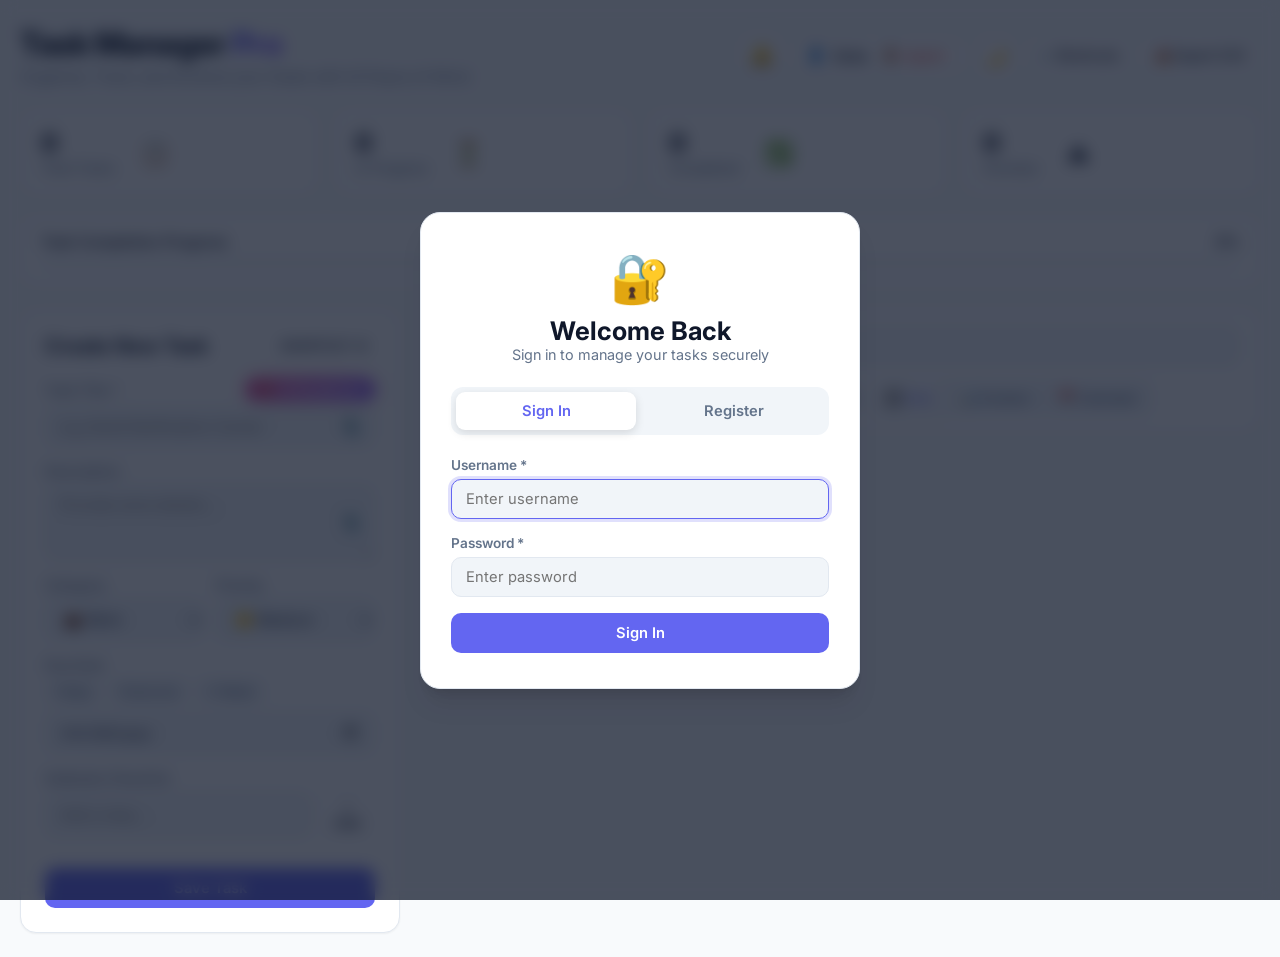
==== commit c4f8e966: "feat: add smart notification center with due date alerts, web audio chime and push notifications" ====
--- a/frontend/index.html
+++ b/frontend/index.html
@@ -5,7 +5,7 @@
     <meta name="viewport" content="width=device-width, initial-scale=1.0">
     <title>Task Manager Pro</title>
     <link rel="stylesheet" href="css/style.css">
-    <link href="https://fonts.googleapis.com/css2?family=Inter:wght@400;500;600;700&display=swap" rel="stylesheet">
+    <link href="https://fonts.googleapis.com/css2?family=Inter:wght@400;500;600;700;800&display=swap" rel="stylesheet">
 </head>
 <body>
     <canvas id="confettiCanvas"></canvas>
@@ -47,9 +47,32 @@
         <header class="app-header">
             <div class="header-left">
                 <h1>Task Manager <span>Pro</span></h1>
-                <p class="subtitle">Organize, Track, and Achieve your Goals with Peace of Mind</p>
+                <p class="subtitle">Organize, Track, and Achieve your Goals with AI Peace of Mind</p>
             </div>
             <div class="header-right">
+                <!-- NOTIFICATION BELL & DROPDOWN -->
+                <div class="notif-wrapper">
+                    <button id="notifBellBtn" class="notif-btn" onclick="toggleNotifDropdown(event)" title="Notifications & Due Alerts">
+                        🔔
+                        <span id="notifBadge" class="notif-badge" style="display: none;">0</span>
+                    </button>
+                    <div id="notifDropdown" class="notif-dropdown">
+                        <div class="notif-header">
+                            <div>
+                                <h3>🔔 Alerts & Reminders</h3>
+                                <span id="notifSubtext" class="notif-subtext">All tasks on track</span>
+                            </div>
+                            <div class="notif-header-actions">
+                                <button class="btn-notif-action" onclick="testNotificationChime()" title="Test Chime Sound">🔊 Chime</button>
+                                <button class="btn-notif-action" onclick="enablePushNotifications()" title="Enable Desktop Alerts">🖥️ Push</button>
+                            </div>
+                        </div>
+                        <div id="notifList" class="notif-list">
+                            <div class="notif-empty">No pending alerts right now! You're all caught up 🎉</div>
+                        </div>
+                    </div>
+                </div>
+
                 <div class="user-badge" id="userBadge">
                     <span class="user-avatar" id="userAvatar">👤</span>
                     <span class="user-name" id="userNameDisplay">Suba</span>
@@ -64,32 +87,32 @@
         <!-- DASHBOARD STATS -->
         <section class="dashboard-stats">
             <div class="stat-card">
-                <div class="stat-icon stat-total">📋</div>
                 <div class="stat-content">
                     <div class="stat-number" id="statTotal">0</div>
                     <div class="stat-label">Total Tasks</div>
                 </div>
+                <div class="stat-icon">📋</div>
             </div>
             <div class="stat-card">
-                <div class="stat-icon stat-pending">⏳</div>
                 <div class="stat-content">
                     <div class="stat-number" id="statPending">0</div>
                     <div class="stat-label">In Progress</div>
                 </div>
+                <div class="stat-icon">⏳</div>
             </div>
             <div class="stat-card">
-                <div class="stat-icon stat-completed">✅</div>
                 <div class="stat-content">
                     <div class="stat-number" id="statCompleted">0</div>
                     <div class="stat-label">Completed</div>
                 </div>
+                <div class="stat-icon">✅</div>
             </div>
             <div class="stat-card">
-                <div class="stat-icon stat-overdue">⚠️</div>
                 <div class="stat-content">
                     <div class="stat-number" id="statOverdue">0</div>
                     <div class="stat-label">Overdue</div>
                 </div>
+                <div class="stat-icon">⚠️</div>
             </div>
         </section>
 
@@ -117,11 +140,11 @@
                     
                     <div class="form-group">
                         <div class="label-with-ai">
-    <label for="taskTitle" style="margin-bottom: 0;">Task Title *</label>
-    <button type="button" id="aiBreakdownBtn" class="btn-ai-magic" onclick="triggerAiBreakdown()" title="Generate Subtasks with AI">✨ AI Breakdown</button>
-</div>
+                            <label for="taskTitle" style="margin-bottom: 0;">Task Title *</label>
+                            <button type="button" id="aiBreakdownBtn" class="btn-ai-magic" onclick="triggerAiBreakdown()" title="Generate Subtasks with AI">✨ AI Breakdown</button>
+                        </div>
                         <div class="input-with-voice">
-                            <input type="text" id="taskTitle" placeholder="e.g. Finish Spring Boot Security" required maxlength="150">
+                            <input type="text" id="taskTitle" placeholder="e.g. Build Notification Center" required maxlength="150">
                             <button type="button" class="voice-btn" data-target="taskTitle" title="Voice Dictation">🎙️</button>
                         </div>
                     </div>
--- a/frontend/css/style.css
+++ b/frontend/css/style.css
@@ -1076,3 +1076,206 @@
     from { transform: scale(1); filter: brightness(1); }
     to { transform: scale(1.05); filter: brightness(1.3); }
 }
+
+/* ==========================================================
+   SMART NOTIFICATION CENTER STYLES
+   ========================================================== */
+.notif-wrapper {
+    position: relative;
+    display: inline-block;
+}
+
+.notif-btn {
+    background: var(--bg-card);
+    border: 1px solid var(--border-color);
+    width: 42px;
+    height: 42px;
+    border-radius: 12px;
+    cursor: pointer;
+    font-size: 1.25rem;
+    display: flex;
+    align-items: center;
+    justify-content: center;
+    position: relative;
+    box-shadow: var(--shadow-card);
+    transition: transform 0.2s, box-shadow 0.2s;
+}
+
+.notif-btn:hover {
+    transform: scale(1.08);
+    box-shadow: 0 0 15px rgba(239, 68, 68, 0.4);
+}
+
+.notif-badge {
+    position: absolute;
+    top: -4px;
+    right: -4px;
+    background: linear-gradient(135deg, #ef4444, #f43f5e);
+    color: #ffffff;
+    font-size: 0.72rem;
+    font-weight: 800;
+    min-width: 18px;
+    height: 18px;
+    border-radius: 10px;
+    display: flex;
+    align-items: center;
+    justify-content: center;
+    padding: 0 4px;
+    border: 2px solid var(--bg-main);
+    box-shadow: 0 0 10px rgba(239, 68, 68, 0.7);
+    animation: bounceBadge 2s infinite ease-in-out;
+}
+
+@keyframes bounceBadge {
+    0%, 100% { transform: scale(1); }
+    50% { transform: scale(1.18); }
+}
+
+.notif-dropdown {
+    display: none;
+    position: absolute;
+    top: 52px;
+    right: 0;
+    width: 380px;
+    max-width: 90vw;
+    background: var(--bg-card);
+    backdrop-filter: blur(25px);
+    -webkit-backdrop-filter: blur(25px);
+    border: 1px solid var(--border-color);
+    border-radius: 20px;
+    padding: 16px;
+    box-shadow: 0 25px 60px rgba(0, 0, 0, 0.55);
+    z-index: 10001;
+    animation: fadeInSlide 0.25s ease-out;
+}
+
+.notif-dropdown.active {
+    display: block !important;
+}
+
+@keyframes fadeInSlide {
+    from { opacity: 0; transform: translateY(-10px) scale(0.96); }
+    to { opacity: 1; transform: translateY(0) scale(1); }
+}
+
+.notif-header {
+    display: flex;
+    justify-content: space-between;
+    align-items: center;
+    padding-bottom: 12px;
+    border-bottom: 1px solid var(--border-color);
+    margin-bottom: 12px;
+}
+
+.notif-header h3 {
+    font-size: 1rem;
+    font-weight: 800;
+    color: var(--text-primary);
+}
+
+.notif-subtext {
+    font-size: 0.78rem;
+    color: var(--text-secondary);
+    display: block;
+    margin-top: 2px;
+}
+
+.notif-header-actions {
+    display: flex;
+    gap: 6px;
+}
+
+.btn-notif-action {
+    background: var(--bg-secondary);
+    border: 1px solid var(--border-color);
+    color: var(--text-secondary);
+    padding: 4px 8px;
+    border-radius: 8px;
+    font-size: 0.75rem;
+    font-weight: 700;
+    cursor: pointer;
+    transition: all 0.2s;
+}
+
+.btn-notif-action:hover {
+    background: var(--primary-light);
+    color: var(--primary);
+    border-color: var(--primary);
+}
+
+.notif-list {
+    max-height: 360px;
+    overflow-y: auto;
+    display: flex;
+    flex-direction: column;
+    gap: 10px;
+}
+
+.notif-item {
+    background: var(--bg-secondary);
+    border: 1px solid var(--border-color);
+    border-radius: 14px;
+    padding: 12px 14px;
+    display: flex;
+    justify-content: space-between;
+    align-items: flex-start;
+    gap: 10px;
+    transition: transform 0.2s, background 0.2s;
+}
+
+.notif-item:hover {
+    transform: translateX(3px);
+}
+
+.notif-item.overdue {
+    border-left: 4px solid #ef4444;
+    background: rgba(239, 68, 68, 0.08);
+}
+
+.notif-item.today {
+    border-left: 4px solid #f59e0b;
+    background: rgba(245, 158, 11, 0.08);
+}
+
+.notif-item.upcoming {
+    border-left: 4px solid #3b82f6;
+    background: rgba(59, 130, 246, 0.08);
+}
+
+.notif-item-content {
+    flex: 1;
+}
+
+.notif-item-title {
+    font-size: 0.92rem;
+    font-weight: 700;
+    color: var(--text-primary);
+    cursor: pointer;
+}
+
+.notif-item-title:hover {
+    color: var(--primary);
+}
+
+.notif-item-meta {
+    font-size: 0.78rem;
+    margin-top: 4px;
+    font-weight: 600;
+}
+
+.notif-item-meta.overdue-text { color: #ef4444; }
+.notif-item-meta.today-text { color: #f59e0b; }
+.notif-item-meta.upcoming-text { color: #3b82f6; }
+
+.notif-item-actions {
+    display: flex;
+    gap: 4px;
+}
+
+.notif-empty {
+    text-align: center;
+    padding: 30px 16px;
+    color: var(--text-muted);
+    font-size: 0.88rem;
+    font-weight: 600;
+}
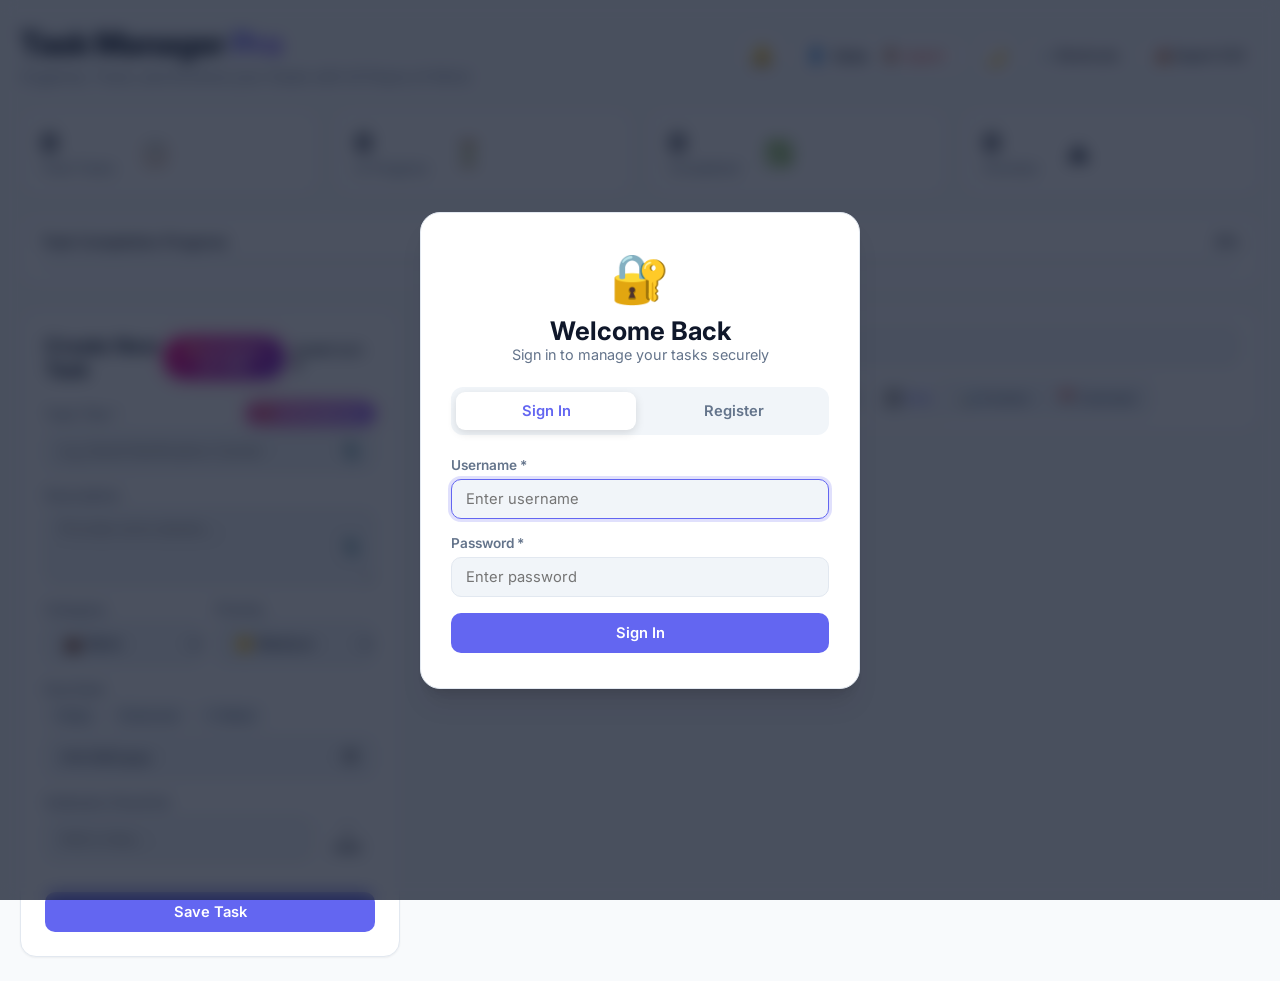
==== commit 1f1ea986: "feat: implement Natural Language Smart Voice-to-Task AI NLP extraction" ====
--- a/frontend/index.html
+++ b/frontend/index.html
@@ -133,6 +133,7 @@
             <aside class="form-panel card">
                 <div class="panel-header">
                     <h2 id="formTitle">Create New Task</h2>
+<button type="button" class="btn-voice-ai-magic" onclick="openSmartVoiceModal()" title="Speak naturally to create task">🧠 AI Voice-to-Task</button>
                     <span class="badge badge-info">Shortcut: N</span>
                 </div>
                 <form id="taskForm">
@@ -319,5 +320,42 @@
     </div>
 
     <script src="js/app.js"></script>
+    <!-- SMART VOICE-TO-TASK MODAL -->
+    <div id="smartVoiceModal" class="modal-overlay" style="display: none;" onclick="if(event.target===this) closeSmartVoiceModal()">
+        <div class="modal voice-modal-card">
+            <div class="modal-header">
+                <div class="voice-modal-title">
+                    <span class="pulse-mic-icon">🎙️</span>
+                    <div>
+                        <h3>Natural Language Voice-to-Task</h3>
+                        <p class="voice-modal-subtitle">Speak naturally in English or Tanglish / Tamil</p>
+                    </div>
+                </div>
+                <button class="btn-close" onclick="closeSmartVoiceModal()">&times;</button>
+            </div>
+            
+            <div class="voice-visualizer">
+                <div class="voice-bar"></div>
+                <div class="voice-bar"></div>
+                <div class="voice-bar"></div>
+                <div class="voice-bar"></div>
+                <div class="voice-bar"></div>
+                <div class="voice-bar"></div>
+            </div>
+
+            <div class="voice-transcript-box">
+                <textarea id="smartVoiceInput" rows="3" placeholder="Click 'Start Listening' and speak (e.g. 'Tomorrow evening Suresh kooda Finance meeting vekkanum urgent priority')..."></textarea>
+            </div>
+
+            <div class="voice-actions">
+                <button type="button" id="startVoiceRecBtn" class="btn btn-primary" onclick="toggleVoiceRecognition()">🎙️ Start Listening</button>
+                <button type="button" class="btn btn-secondary" onclick="processSmartVoicePrompt()">🧠 AI Extract & Fill Form</button>
+            </div>
+
+            <div class="voice-tips">
+                <span>💡 <b>Example:</b> <i>"Tomorrow evening 5pm-க்கு Suresh கூட Finance Meeting வெக்கணும் high priority"</i></span>
+            </div>
+        </div>
+    </div>
 </body>
 </html>
--- a/frontend/css/style.css
+++ b/frontend/css/style.css
@@ -1279,3 +1279,124 @@
     font-size: 0.88rem;
     font-weight: 600;
 }
+
+/* ==========================================================
+   SMART VOICE-TO-TASK ASSISTANT STYLES
+   ========================================================== */
+.btn-voice-ai-magic {
+    background: linear-gradient(135deg, #ff007f, #7928ca, #00f6ff);
+    background-size: 200% 200%;
+    animation: gradientShift 3s ease infinite;
+    color: #ffffff;
+    border: none;
+    border-radius: 20px;
+    padding: 6px 14px;
+    font-size: 0.8rem;
+    font-weight: 800;
+    cursor: pointer;
+    box-shadow: 0 0 16px rgba(255, 0, 127, 0.45);
+    display: inline-flex;
+    align-items: center;
+    gap: 6px;
+    transition: all 0.2s ease;
+}
+
+.btn-voice-ai-magic:hover {
+    transform: scale(1.08);
+    box-shadow: 0 0 25px rgba(0, 246, 255, 0.6);
+}
+
+.voice-modal-card {
+    max-width: 520px;
+    border-radius: 24px;
+}
+
+.voice-modal-title {
+    display: flex;
+    align-items: center;
+    gap: 12px;
+}
+
+.pulse-mic-icon {
+    font-size: 2rem;
+    background: rgba(255, 0, 127, 0.15);
+    width: 50px;
+    height: 50px;
+    border-radius: 14px;
+    display: flex;
+    align-items: center;
+    justify-content: center;
+}
+
+.voice-modal-subtitle {
+    font-size: 0.82rem;
+    color: var(--text-secondary);
+    margin-top: 2px;
+}
+
+/* AUDIO WAVE VISUALIZER */
+.voice-visualizer {
+    display: flex;
+    justify-content: center;
+    align-items: center;
+    gap: 6px;
+    height: 48px;
+    margin: 16px 0;
+}
+
+.voice-bar {
+    width: 6px;
+    height: 12px;
+    background: linear-gradient(180deg, #ff007f, #00f6ff);
+    border-radius: 10px;
+    transition: height 0.15s ease;
+}
+
+.voice-visualizer.recording .voice-bar {
+    animation: waveBounce 0.6s infinite ease-in-out alternate;
+}
+
+.voice-visualizer.recording .voice-bar:nth-child(1) { animation-delay: 0.1s; height: 35px; }
+.voice-visualizer.recording .voice-bar:nth-child(2) { animation-delay: 0.2s; height: 45px; }
+.voice-visualizer.recording .voice-bar:nth-child(3) { animation-delay: 0.3s; height: 28px; }
+.voice-visualizer.recording .voice-bar:nth-child(4) { animation-delay: 0.4s; height: 48px; }
+.voice-visualizer.recording .voice-bar:nth-child(5) { animation-delay: 0.25s; height: 32px; }
+.voice-visualizer.recording .voice-bar:nth-child(6) { animation-delay: 0.15s; height: 40px; }
+
+@keyframes waveBounce {
+    0% { height: 10px; opacity: 0.5; }
+    100% { height: 48px; opacity: 1; }
+}
+
+.voice-transcript-box textarea {
+    width: 100%;
+    padding: 14px;
+    border-radius: 14px;
+    background: var(--bg-secondary);
+    border: 1px solid var(--border-color);
+    color: var(--text-primary);
+    font-size: 0.95rem;
+    resize: none;
+    line-height: 1.5;
+}
+
+.voice-transcript-box textarea:focus {
+    border-color: #ff007f;
+    box-shadow: 0 0 15px rgba(255, 0, 127, 0.3);
+}
+
+.voice-actions {
+    display: flex;
+    gap: 10px;
+    margin-top: 14px;
+}
+
+.voice-tips {
+    margin-top: 14px;
+    padding: 10px 14px;
+    background: rgba(99, 102, 241, 0.1);
+    border: 1px solid rgba(99, 102, 241, 0.2);
+    border-radius: 12px;
+    font-size: 0.8rem;
+    color: var(--text-secondary);
+}
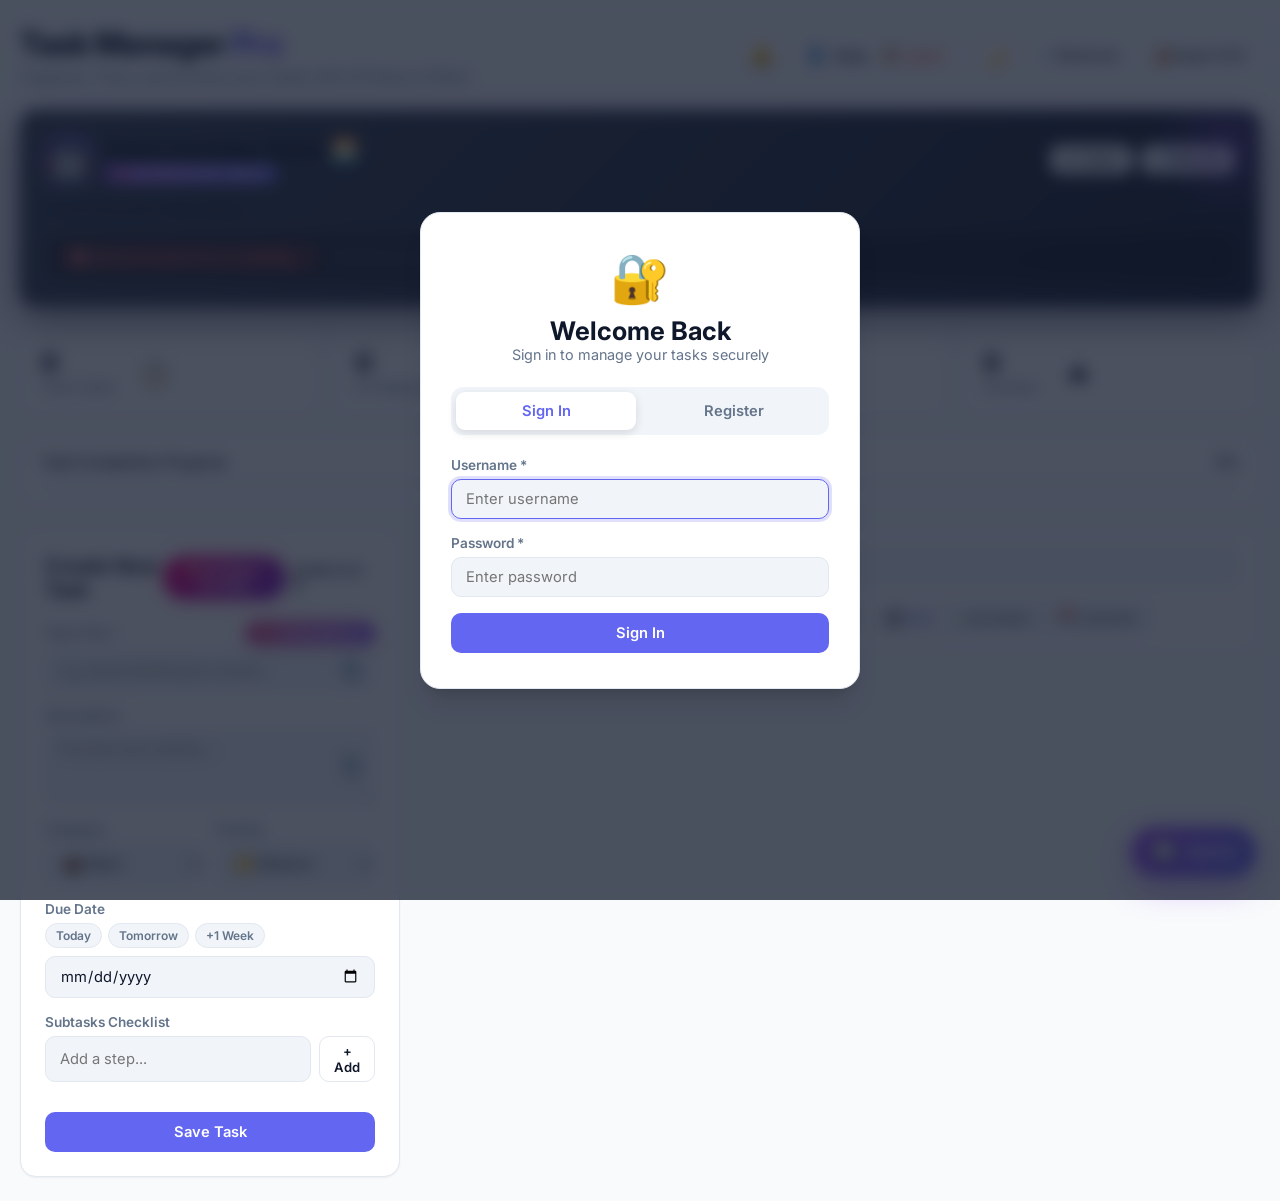
==== commit 80737d72: "fix: add findByUserId method to TaskRepository for AI coach and chat" ====
--- a/frontend/index.html
+++ b/frontend/index.html
@@ -84,6 +84,30 @@
             </div>
         </header>
 
+                <!-- AI DAILY EXECUTIVE SUMMARY & COACH -->
+        <section class="ai-coach-banner card" id="aiCoachBanner">
+            <div class="ai-coach-glow"></div>
+            <div class="ai-coach-header">
+                <div class="ai-coach-title-group">
+                    <span class="ai-coach-avatar">🤖</span>
+                    <div>
+                        <h2 id="aiCoachGreeting">Good morning, Suba! 🌅</h2>
+                        <span class="ai-coach-badge">✨ AI Executive Coach</span>
+                    </div>
+                </div>
+                <div class="ai-coach-actions">
+                    <button class="btn-coach-action" onclick="speakAiCoachAdvice()" title="Read Aloud with Voice">🔊 Listen</button>
+                    <button class="btn-coach-action" onclick="loadAiExecutiveSummary()" title="Refresh Insights">🔄 Refresh</button>
+                </div>
+            </div>
+            <div class="ai-coach-body">
+                <p id="aiCoachSummary" class="ai-coach-summary">Analyzing your daily tasks...</p>
+                <div class="ai-coach-recommendation">
+                    <span class="ai-coach-focus-pill">🎯 Recommended Focus: <b id="aiCoachFocus">Loading...</b></span>
+                    <span id="aiCoachAdvice" class="ai-coach-advice">Prioritizing high impact deliverables.</span>
+                </div>
+            </div>
+        </section>
         <!-- DASHBOARD STATS -->
         <section class="dashboard-stats">
             <div class="stat-card">
@@ -357,5 +381,40 @@
             </div>
         </div>
     </div>
+    <!-- FLOATING AI CHATBOT WIDGET -->
+    <div id="aiChatLauncher" class="ai-chat-launcher" onclick="toggleAiChat()" title="Chat with Your Tasks">
+        <span class="chat-launcher-icon">💬</span>
+        <span class="chat-launcher-text">Ask AI</span>
+    </div>
+
+    <div id="aiChatPanel" class="ai-chat-panel">
+        <div class="ai-chat-header">
+            <div class="ai-chat-title">
+                <span class="chat-avatar">🤖</span>
+                <div>
+                    <h4>Task AI Assistant</h4>
+                    <span class="chat-status">🟢 Online · Ask anything</span>
+                </div>
+            </div>
+            <button class="btn-close" onclick="toggleAiChat()">&times;</button>
+        </div>
+
+        <div class="ai-chat-body" id="aiChatMessages">
+            <div class="chat-bubble ai">
+                👋 Hello Suba! I can analyze your tasks, list deadlines, find overdue items, or suggest what to do next. Try asking me below!
+            </div>
+        </div>
+
+        <div class="ai-chat-chips">
+            <button class="chat-chip" onclick="sendQuickPrompt('What should I focus on next?')">🎯 Next focus</button>
+            <button class="chat-chip" onclick="sendQuickPrompt('Do I have any overdue tasks?')">⚠️ Overdue</button>
+            <button class="chat-chip" onclick="sendQuickPrompt('What are my Study tasks?')">📚 Study tasks</button>
+        </div>
+
+        <form class="ai-chat-footer" onsubmit="handleChatSubmit(event)">
+            <input type="text" id="aiChatInput" placeholder="Ask in English or Tamil (e.g. என்னென்ன tasks இருக்கு?)..." autocomplete="off">
+            <button type="submit" class="btn-chat-send" title="Send Message">🚀</button>
+        </form>
+    </div>
 </body>
 </html>
--- a/frontend/css/style.css
+++ b/frontend/css/style.css
@@ -1400,3 +1400,300 @@
     font-size: 0.8rem;
     color: var(--text-secondary);
 }
+
+/* ==========================================================
+   AI DAILY EXECUTIVE COACH BANNER
+   ========================================================== */
+.ai-coach-banner {
+    position: relative;
+    overflow: hidden;
+    margin-bottom: 24px;
+    background: linear-gradient(135deg, rgba(30, 41, 59, 0.85) 0%, rgba(15, 23, 42, 0.95) 100%);
+    border: 1px solid rgba(139, 92, 246, 0.35);
+    box-shadow: 0 15px 35px rgba(0, 0, 0, 0.4), 0 0 25px rgba(139, 92, 246, 0.15);
+}
+
+.ai-coach-glow {
+    position: absolute;
+    top: -50px;
+    right: -50px;
+    width: 160px;
+    height: 160px;
+    background: radial-gradient(circle, rgba(168, 85, 247, 0.35) 0%, transparent 70%);
+    pointer-events: none;
+}
+
+.ai-coach-header {
+    display: flex;
+    justify-content: space-between;
+    align-items: center;
+    margin-bottom: 14px;
+    flex-wrap: wrap;
+    gap: 10px;
+}
+
+.ai-coach-title-group {
+    display: flex;
+    align-items: center;
+    gap: 12px;
+}
+
+.ai-coach-avatar {
+    font-size: 2.2rem;
+    background: linear-gradient(135deg, rgba(168, 85, 247, 0.3), rgba(59, 130, 246, 0.3));
+    width: 48px;
+    height: 48px;
+    border-radius: 14px;
+    display: flex;
+    align-items: center;
+    justify-content: center;
+    box-shadow: 0 0 15px rgba(168, 85, 247, 0.4);
+}
+
+.ai-coach-header h2 {
+    font-size: 1.35rem;
+    font-weight: 800;
+    color: var(--text-primary);
+}
+
+.ai-coach-badge {
+    background: linear-gradient(135deg, #a855f7, #6366f1);
+    color: #fff;
+    padding: 2px 10px;
+    border-radius: 20px;
+    font-size: 0.72rem;
+    font-weight: 800;
+    letter-spacing: 0.4px;
+    text-transform: uppercase;
+}
+
+.ai-coach-actions {
+    display: flex;
+    gap: 8px;
+}
+
+.btn-coach-action {
+    background: var(--bg-secondary);
+    border: 1px solid var(--border-color);
+    color: var(--text-primary);
+    padding: 6px 12px;
+    border-radius: 10px;
+    font-size: 0.8rem;
+    font-weight: 700;
+    cursor: pointer;
+    transition: all 0.2s;
+}
+
+.btn-coach-action:hover {
+    background: var(--primary);
+    color: #fff;
+    transform: translateY(-2px);
+}
+
+.ai-coach-summary {
+    font-size: 0.98rem;
+    line-height: 1.5;
+    color: var(--text-primary);
+    margin-bottom: 12px;
+}
+
+.ai-coach-recommendation {
+    display: flex;
+    align-items: center;
+    gap: 12px;
+    flex-wrap: wrap;
+    background: rgba(0, 0, 0, 0.25);
+    padding: 10px 14px;
+    border-radius: 12px;
+    border: 1px solid rgba(255, 255, 255, 0.08);
+}
+
+.ai-coach-focus-pill {
+    background: rgba(239, 68, 68, 0.18);
+    border: 1px solid rgba(239, 68, 68, 0.4);
+    color: #f87171;
+    padding: 4px 10px;
+    border-radius: 8px;
+    font-size: 0.85rem;
+}
+
+.ai-coach-advice {
+    font-size: 0.88rem;
+    color: var(--text-secondary);
+}
+
+/* ==========================================================
+   FLOATING AI CHATBOT WIDGET
+   ========================================================== */
+.ai-chat-launcher {
+    position: fixed;
+    bottom: 24px;
+    right: 24px;
+    z-index: 99998;
+    background: linear-gradient(135deg, #a855f7, #6366f1);
+    color: #ffffff;
+    padding: 12px 20px;
+    border-radius: 30px;
+    display: flex;
+    align-items: center;
+    gap: 10px;
+    font-weight: 800;
+    font-size: 0.95rem;
+    cursor: pointer;
+    box-shadow: 0 10px 30px rgba(168, 85, 247, 0.5);
+    transition: all 0.25s ease;
+}
+
+.ai-chat-launcher:hover {
+    transform: translateY(-3px) scale(1.05);
+    box-shadow: 0 15px 40px rgba(99, 102, 241, 0.7);
+}
+
+.chat-launcher-icon {
+    font-size: 1.3rem;
+}
+
+.ai-chat-panel {
+    display: none;
+    position: fixed;
+    bottom: 84px;
+    right: 24px;
+    width: 400px;
+    max-width: calc(100vw - 40px);
+    height: 520px;
+    max-height: calc(100vh - 120px);
+    background: var(--bg-card);
+    backdrop-filter: blur(25px);
+    border: 1px solid var(--border-color);
+    border-radius: 24px;
+    box-shadow: 0 25px 60px rgba(0, 0, 0, 0.55);
+    z-index: 99999;
+    flex-direction: column;
+    overflow: hidden;
+    animation: fadeInSlide 0.25s ease-out;
+}
+
+.ai-chat-panel.active {
+    display: flex !important;
+}
+
+.ai-chat-header {
+    display: flex;
+    justify-content: space-between;
+    align-items: center;
+    padding: 16px 20px;
+    background: var(--bg-secondary);
+    border-bottom: 1px solid var(--border-color);
+}
+
+.ai-chat-title {
+    display: flex;
+    align-items: center;
+    gap: 10px;
+}
+
+.chat-avatar {
+    font-size: 1.6rem;
+}
+
+.ai-chat-title h4 {
+    font-size: 0.98rem;
+    font-weight: 800;
+}
+
+.chat-status {
+    font-size: 0.75rem;
+    color: #10b981;
+}
+
+.ai-chat-body {
+    flex: 1;
+    overflow-y: auto;
+    padding: 16px;
+    display: flex;
+    flex-direction: column;
+    gap: 12px;
+}
+
+.chat-bubble {
+    max-width: 82%;
+    padding: 12px 14px;
+    border-radius: 16px;
+    font-size: 0.88rem;
+    line-height: 1.5;
+    word-break: break-word;
+}
+
+.chat-bubble.ai {
+    align-self: flex-start;
+    background: var(--bg-secondary);
+    border: 1px solid var(--border-color);
+    color: var(--text-primary);
+    border-bottom-left-radius: 4px;
+}
+
+.chat-bubble.user {
+    align-self: flex-end;
+    background: linear-gradient(135deg, #6366f1, #a855f7);
+    color: #ffffff;
+    border-bottom-right-radius: 4px;
+}
+
+.ai-chat-chips {
+    display: flex;
+    gap: 6px;
+    padding: 8px 16px;
+    overflow-x: auto;
+    white-space: nowrap;
+    border-top: 1px solid var(--border-color);
+}
+
+.chat-chip {
+    background: var(--bg-secondary);
+    border: 1px solid var(--border-color);
+    color: var(--text-secondary);
+    padding: 4px 10px;
+    border-radius: 20px;
+    font-size: 0.75rem;
+    font-weight: 700;
+    cursor: pointer;
+    transition: all 0.2s;
+}
+
+.chat-chip:hover {
+    background: var(--primary-light);
+    color: var(--primary);
+}
+
+.ai-chat-footer {
+    display: flex;
+    gap: 8px;
+    padding: 12px 16px;
+    background: var(--bg-secondary);
+    border-top: 1px solid var(--border-color);
+}
+
+.ai-chat-footer input {
+    flex: 1;
+    padding: 10px 14px;
+    border-radius: 12px;
+    border: 1px solid var(--border-color);
+    background: var(--bg-card);
+    color: var(--text-primary);
+    font-size: 0.9rem;
+}
+
+.btn-chat-send {
+    background: linear-gradient(135deg, #6366f1, #a855f7);
+    border: none;
+    border-radius: 12px;
+    padding: 10px 16px;
+    color: #fff;
+    font-size: 1.05rem;
+    cursor: pointer;
+    transition: transform 0.2s;
+}
+
+.btn-chat-send:hover {
+    transform: scale(1.08);
+}
